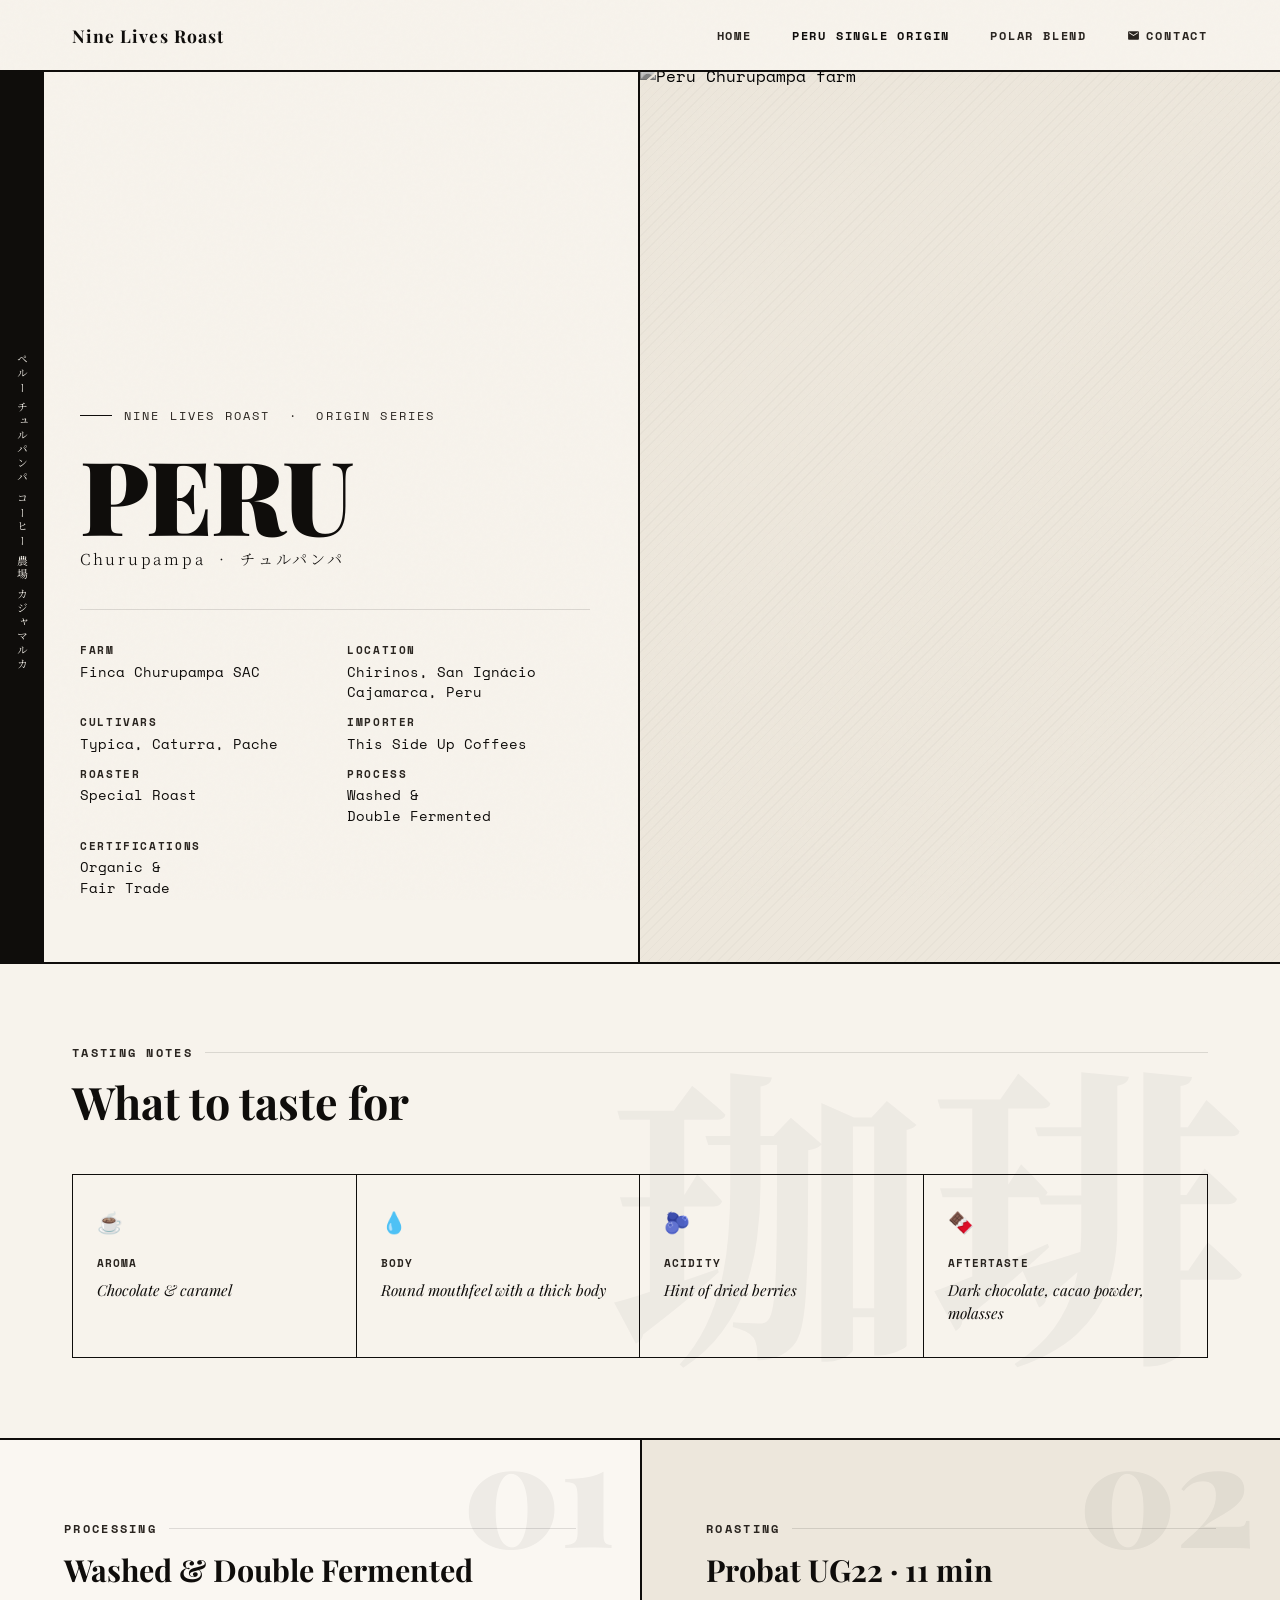
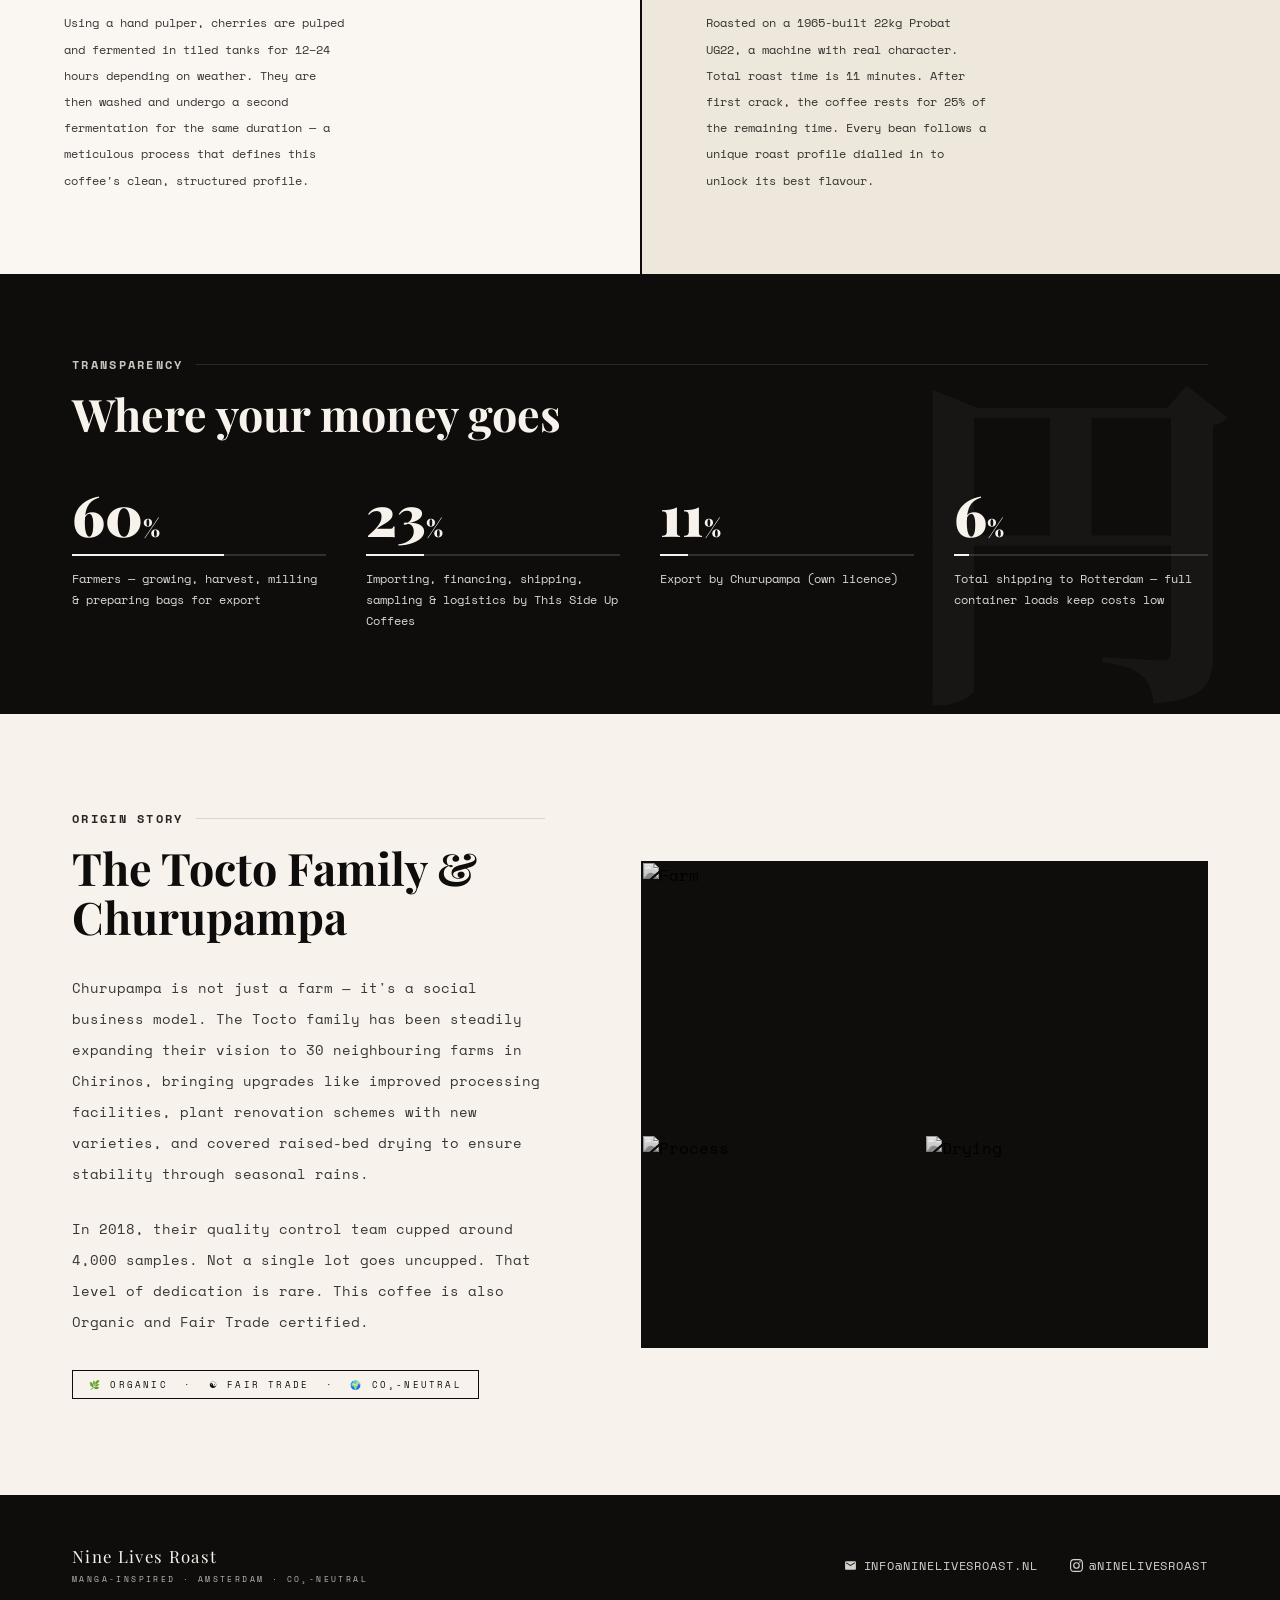
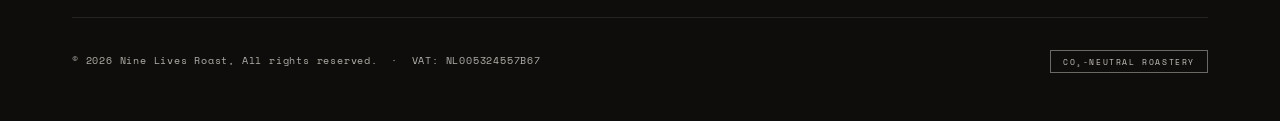
==== nlr-peru-passport.html @ 4fb57a5f "First resources and website pages" ====
<!DOCTYPE html>
<html lang="en">
<head>
  <meta charset="UTF-8" />
  <meta name="viewport" content="width=device-width, initial-scale=1.0" />
  <title>Nine Lives Roast — Peru Churupampa</title>
  <link href="https://fonts.googleapis.com/css2?family=Playfair+Display:ital,wght@0,700;0,900;1,700&family=Space+Mono:wght@400;700&family=Noto+Serif+JP:wght@300;400;700&display=swap" rel="stylesheet" />
  <style>
    :root {
      --ink:        #0f0d0b;
      --ink-mid:    #2a2520;
      --paper:      #f7f3ec;
      --paper-warm: #ede7dc;
      --panel-bg:   #faf7f2;
      --rule-lt:    rgba(15,13,11,.12);
      --muted:      rgba(15,13,11,.4);
    }

    *, *::before, *::after { box-sizing: border-box; margin: 0; padding: 0; }

    body {
      background: var(--paper);
      color: var(--ink);
      font-family: "Space Mono", monospace;
      overflow-x: hidden;
    }

    body::after {
      content: "";
      position: fixed; inset: 0; pointer-events: none; z-index: 9999;
      background-image: url("data:image/svg+xml,%3Csvg viewBox='0 0 300 300' xmlns='http://www.w3.org/2000/svg'%3E%3Cfilter id='n'%3E%3CfeTurbulence type='fractalNoise' baseFrequency='0.75' numOctaves='4' stitchTiles='stitch'/%3E%3C/filter%3E%3Crect width='100%25' height='100%25' filter='url(%23n)' opacity='0.04'/%3E%3C/svg%3E");
      opacity: .5; mix-blend-mode: multiply;
    }

    /* ══════════════════════════════════
       NAV
    ══════════════════════════════════ */
    nav {
      position: fixed; top: 0; left: 0; right: 0;
      z-index: 1000;
      background: var(--paper);
      border-bottom: 2px solid var(--ink);
      display: flex; align-items: center; justify-content: space-between;
      padding: 0 4.5rem;
      height: 4.5rem;
    }
    .nav-brand {
      font-family: "Playfair Display", serif;
      font-size: 1.1rem; font-weight: 700;
      letter-spacing: .06em; color: var(--ink);
      text-decoration: none;
    }
    .nav-links {
      display: flex; gap: 2.5rem; align-items: center;
    }
    .nav-link {
      font-size: .75rem; letter-spacing: .15em;
      text-transform: uppercase; color: var(--ink-mid);
      font-weight: 700;
      text-decoration: none;
      transition: color .2s;
      display: flex; align-items: center; gap: .4rem;
    }
    .nav-link:hover { color: var(--ink); }
    .nav-link.active { color: var(--ink); }
    .nav-link svg { width: 13px; height: 13px; fill: currentColor; }

    /* ══════════════════════════════════
       HERO
    ══════════════════════════════════ */
    .hero {
      margin-top: 4rem;
      position: relative;
      min-height: 100vh;
      display: grid;
      grid-template-columns: 1fr 1fr;
      overflow: hidden;
      border-bottom: 2px solid var(--ink);
    }

    .hero-left {
      position: relative;
      background: var(--paper);
      display: flex;
      flex-direction: column;
      justify-content: flex-end;
      padding: 4rem 3rem 4rem 5rem;
      z-index: 2;
      border-right: 2px solid var(--ink);
    }

    /* vertical JP strip */
    .jp-strip {
      position: absolute;
      top: 0; left: 0; bottom: 0;
      width: 2.75rem;
      background: var(--ink);
      display: flex;
      align-items: center;
      justify-content: center;
      writing-mode: vertical-rl;
      font-family: "Noto Serif JP", serif;
      font-size: .68rem;
      letter-spacing: .28em;
      color: var(--paper);
      z-index: 3;
    }

    .brand-tag {
      font-size: .75rem; letter-spacing: .18em;
      text-transform: uppercase;
      color: var(--ink-mid);
      display: flex; align-items: center; gap: .75rem;
      margin-bottom: 1.5rem;
    }
    .brand-tag::before {
      content: "";
      display: inline-block;
      width: 2rem; height: 1px;
      background: var(--ink);
    }

    .hero-country {
      font-family: "Playfair Display", serif;
      font-size: clamp(4rem, 8vw, 7rem);
      font-weight: 900;
      line-height: .9;
      letter-spacing: -.02em;
      color: var(--ink);
      margin-bottom: .5rem;
    }

    .hero-subtitle {
      font-family: "Noto Serif JP", serif;
      font-size: .95rem;
      font-weight: 300;
      color: var(--ink);
      letter-spacing: .18em;
      margin-bottom: 2.5rem;
    }

    .hero-meta-grid {
      display: grid;
      grid-template-columns: 1fr 1fr;
      gap: .75rem 1.5rem;
      border-top: 1px solid var(--rule-lt);
      padding-top: 2rem;
    }
    .meta-label {
      font-size: .68rem; letter-spacing: .15em; text-transform: uppercase; color: var(--ink-mid); font-weight: 700;
      margin-bottom: .2rem;
    }
    .meta-value {
      font-size: .88rem;
      color: var(--ink);
      line-height: 1.45;
    }

    /* hero right — photo panel */
    .hero-right {
      position: relative;
      overflow: hidden;
      background: var(--paper-warm);
    }
    .hero-right img {
      width: 100%; height: 100%;
      object-fit: cover;
      filter: grayscale(100%) contrast(1.2) brightness(.85);
      transition: transform 8s ease;
      display: block;
    }
    .hero-right:hover img { transform: scale(1.04); }
    .hero-right::after {
      content: "";
      position: absolute; inset: 0;
      background: repeating-linear-gradient(
        -45deg,
        transparent, transparent 6px,
        rgba(15,13,11,.025) 6px, rgba(15,13,11,.025) 7px
      );
      pointer-events: none;
    }

    /* ══════════════════════════════════
       SHARED
    ══════════════════════════════════ */
    .section-eyebrow {
      font-size: .72rem; letter-spacing: .2em; text-transform: uppercase; color: var(--ink-mid); font-weight: 700;
      margin-bottom: 1rem;
      display: flex; align-items: center; gap: .75rem;
    }
    .section-eyebrow::after {
      content: ""; flex: 1; height: 1px;
      background: var(--rule-lt);
    }
    .section-title {
      font-family: "Playfair Display", serif;
      font-size: clamp(1.8rem, 3.5vw, 3rem);
      font-weight: 700;
      color: var(--ink);
      margin-bottom: 3rem;
      line-height: 1.1;
    }

    /* ══════════════════════════════════
       TASTING
    ══════════════════════════════════ */
    .tasting-section {
      background: var(--paper);
      padding: 5rem 4.5rem;
      border-bottom: 2px solid var(--ink);
      position: relative; overflow: hidden;
    }
    .tasting-section::before {
      content: "珈琲";
      position: absolute; right: 2rem; top: 50%;
      transform: translateY(-50%);
      font-family: "Noto Serif JP", serif;
      font-size: 20rem; font-weight: 700;
      color: rgba(15,13,11,.04);
      pointer-events: none; line-height: 1;
    }
    .tasting-grid {
      display: grid;
      grid-template-columns: repeat(4, 1fr);
      border: 1.5px solid var(--ink);
    }
    .tasting-card {
      padding: 2rem 1.5rem;
      border-right: 1.5px solid var(--ink);
      transition: background .2s;
    }
    .tasting-card:last-child { border-right: none; }
    .tasting-card:hover { background: var(--paper-warm); }
    .tasting-icon { font-size: 1.3rem; margin-bottom: 1rem; display: block; }
    .tasting-attr {
      font-size: .7rem; letter-spacing: .1em; text-transform: uppercase; color: var(--ink-mid); margin-bottom: .5rem; font-weight: 700;
    }
    .tasting-desc {
      font-family: "Playfair Display", serif;
      font-style: italic; font-size: .95rem;
      color: var(--ink); line-height: 1.5;
    }

    /* ══════════════════════════════════
       PROCESS
    ══════════════════════════════════ */
    .process-section {
      display: grid;
      grid-template-columns: 1fr 1fr;
      border-bottom: 2px solid var(--ink);
    }
    .process-block {
      padding: 5rem 4rem;
      position: relative; overflow: hidden;
      background: var(--panel-bg);
    }
    .process-block.light { background: var(--paper-warm); }
    .process-block + .process-block { border-left: 2px solid var(--ink); }
    .process-num {
      font-family: "Playfair Display", serif;
      font-size: 9rem; font-weight: 900;
      color: rgba(15,13,11,.05);
      position: absolute; top: -1.5rem; right: 1.5rem;
      line-height: 1; pointer-events: none;
    }
    .process-block p {
      font-size: .78rem; line-height: 2.1;
      color: rgba(15,13,11,.82); max-width: 40ch;
    }

    /* ══════════════════════════════════
       BREAKDOWN — inverted panel
    ══════════════════════════════════ */
    .breakdown-section {
      background: var(--ink);
      padding: 5rem 4.5rem;
      border-bottom: 2px solid var(--ink);
      position: relative; overflow: hidden;
    }
    .breakdown-section::before {
      content: "円";
      position: absolute; right: 2rem; bottom: -4rem;
      font-family: "Noto Serif JP", serif;
      font-size: 22rem; font-weight: 700;
      color: rgba(247,243,236,.04); pointer-events: none;
    }
    .breakdown-section .section-eyebrow { color: rgba(247,243,236,.8); }
    .breakdown-section .section-eyebrow::after { background: rgba(247,243,236,.12); }
    .breakdown-section .section-title { color: var(--paper); }
    .bars-grid {
      display: grid;
      grid-template-columns: repeat(4, 1fr);
      gap: 2.5rem;
    }
    .bar-pct {
      font-family: "Playfair Display", serif;
      font-size: 3.5rem; font-weight: 900;
      color: var(--paper); line-height: 1; margin-bottom: .75rem;
    }
    .bar-pct span { font-size: 1.5rem; }
    .bar-fill-track {
      height: 2px; background: rgba(247,243,236,.15);
      margin-bottom: .75rem; position: relative;
    }
    .bar-fill { position: absolute; top: 0; left: 0; bottom: 0; background: var(--paper); }
    .bar-label { font-size: .78rem; line-height: 1.7; color: rgba(247,243,236,.88); }

    /* ══════════════════════════════════
       FARM
    ══════════════════════════════════ */
    .farm-section {
      background: var(--paper);
      padding: 6rem 4.5rem;
      display: grid;
      grid-template-columns: 1fr 1.2fr;
      gap: 6rem; align-items: center;
      border-bottom: 2px solid var(--ink);
    }
    .farm-section p { font-size: .88rem; line-height: 2.2; color: rgba(15,13,11,.82); }
    .farm-section p + p { margin-top: 1.5rem; }
    .farm-badge {
      display: inline-flex; gap: .5rem; align-items: center;
      border: 1.5px solid var(--ink);
      padding: .45rem 1rem;
      font-size: .55rem; letter-spacing: .25em;
      text-transform: uppercase; color: var(--ink); margin-top: 2rem;
    }
    .manga-grid {
      display: grid;
      grid-template-columns: 1fr 1fr;
      gap: 3px;
      border: 2px solid var(--ink);
      background: var(--ink);
    }
    .manga-grid img {
      width: 100%; height: 210px;
      object-fit: cover;
      filter: grayscale(100%) contrast(1.15) brightness(.9);
      display: block;
    }
    .manga-grid img:first-child { grid-column: span 2; height: 270px; }

    /* ══════════════════════════════════
       FOOTER
    ══════════════════════════════════ */
    footer {
      background: var(--ink);
      padding: 3rem 4.5rem;
    }
    .footer-top {
      display: flex;
      justify-content: space-between;
      align-items: center;
      padding-bottom: 2rem;
      border-bottom: 1px solid rgba(247,243,236,.1);
      margin-bottom: 2rem;
    }
    .footer-brand {
      font-family: "Playfair Display", serif;
      font-size: 1.05rem;
      letter-spacing: .08em;
      color: var(--paper);
    }
    .footer-sub {
      font-size: .5rem; letter-spacing: .3em;
      text-transform: uppercase;
      color: rgba(247,243,236,.75); margin-top: .35rem;
    }
    .footer-links {
      display: flex; gap: 2rem; align-items: center;
    }
    .footer-link {
      font-size: .72rem; letter-spacing: .08em;
      color: rgba(247,243,236,.85);
      text-decoration: none;
      display: flex; align-items: center; gap: .4rem;
      transition: color .2s;
      text-transform: uppercase;
    }
    .footer-link:hover { color: var(--paper); }
    .footer-link svg { width: 13px; height: 13px; fill: currentColor; flex-shrink: 0; }
    .footer-bottom {
      display: flex;
      justify-content: space-between;
      align-items: center;
    }
    .footer-legal {
      font-size: .5rem; letter-spacing: .08em;
      color: rgba(247,243,236,.7); line-height: 1.9; font-size: .62rem;
    }
    .co2-badge {
      font-size: .5rem; letter-spacing: .2em;
      text-transform: uppercase;
      color: rgba(247,243,236,.8);
      border: 1px solid rgba(247,243,236,.4);
      padding: .3rem .75rem;
    }

    /* ══════════════════════════════════
       RESPONSIVE
    ══════════════════════════════════ */
    @media (max-width: 900px) {
      nav { padding: 0 1.5rem; }
      .nav-links { gap: 1rem; }
      .hero { grid-template-columns: 1fr; min-height: auto; }
      .hero-right { height: 55vw; }
      .hero-left { padding: 3rem 2rem 3rem 4rem; border-right: none; border-bottom: 2px solid var(--ink); }
      .stamp { top: 1.5rem; right: 1.5rem; width: 100px; }
      .jp-strip { width: 2.25rem; font-size: .6rem; }
      .tasting-grid { grid-template-columns: 1fr 1fr; }
      .tasting-card { border-bottom: 1.5px solid var(--ink); }
      .tasting-card:nth-child(2) { border-right: none; }
      .process-section { grid-template-columns: 1fr; }
      .process-block + .process-block { border-left: none; border-top: 2px solid var(--ink); }
      .bars-grid { grid-template-columns: 1fr 1fr; }
      .farm-section { grid-template-columns: 1fr; gap: 3rem; padding: 4rem 2rem; }
      .tasting-section, .breakdown-section { padding: 4rem 2rem; }
      .footer-top { flex-direction: column; gap: 1.5rem; text-align: center; }
      .footer-bottom { flex-direction: column; gap: 1rem; text-align: center; }
    }

    /* ══════════════════════════════════
       ANIMATIONS
    ══════════════════════════════════ */
    @keyframes fadeUp {
      from { opacity: 0; transform: translateY(20px); }
      to   { opacity: 1; transform: translateY(0); }
    }
    .hero-left > * { animation: fadeUp .7s ease both; }
    .hero-left > *:nth-child(1) { animation-delay: .05s; }
    .hero-left > *:nth-child(2) { animation-delay: .15s; }
    .hero-left > *:nth-child(3) { animation-delay: .28s; }
    .hero-left > *:nth-child(4) { animation-delay: .4s; }
    .hero-left > *:nth-child(5) { animation-delay: .55s; }
  </style>
</head>
<body>

<!-- ═══ NAV ═════════════════════════════════════════════ -->
<nav>
  <a href="index.html" class="nav-brand">Nine Lives Roast</a>
  <div class="nav-links">
    <a href="index.html" class="nav-link">Home</a>
    <a href="nlr-peru-passport.html" class="nav-link active">Peru Single Origin</a>
    <a href="nlr-polar-blend.html" class="nav-link">Polar Blend</a>
    <a href="index.html#contact" class="nav-link">
      <svg viewBox="0 0 24 24"><path d="M20 4H4c-1.1 0-2 .9-2 2v12c0 1.1.9 2 2 2h16c1.1 0 2-.9 2-2V6c0-1.1-.9-2-2-2zm0 4l-8 5-8-5V6l8 5 8-5v2z"/></svg>
      Contact
    </a>
  </div>
</nav>

<!-- ═══ HERO ═══════════════════════════════════════════ -->
<section class="hero">
  <div class="jp-strip">ペルー チュルパンパ コーヒー 農場 カジャマルカ</div>

  <div class="hero-left">
    <div class="brand-tag">Nine Lives Roast &nbsp;·&nbsp; Origin Series</div>
    <h1 class="hero-country">PERU</h1>
    <p class="hero-subtitle">Churupampa &nbsp;·&nbsp; チュルパンパ</p>

    <div class="hero-meta-grid">
      <div class="meta-item">
        <div class="meta-label">Farm</div>
        <div class="meta-value">Finca Churupampa SAC</div>
      </div>
      <div class="meta-item">
        <div class="meta-label">Location</div>
        <div class="meta-value">Chirinos, San Ignácio<br>Cajamarca, Peru</div>
      </div>
      <div class="meta-item">
        <div class="meta-label">Cultivars</div>
        <div class="meta-value">Typica, Caturra, Pache</div>
      </div>
      <div class="meta-item">
        <div class="meta-label">Importer</div>
        <div class="meta-value">This Side Up Coffees</div>
      </div>
      <div class="meta-item">
        <div class="meta-label">Roaster</div>
        <div class="meta-value">Special Roast</div>
      </div>
      <div class="meta-item">
        <div class="meta-label">Process</div>
        <div class="meta-value">Washed &amp;<br>Double Fermented</div>
      </div>
      <div class="meta-item">
        <div class="meta-label">Certifications</div>
        <div class="meta-value">Organic &amp;<br>Fair Trade</div>
      </div>
    </div>
  </div>

  <div class="hero-right">
    <img src="https://images.squarespace-cdn.com/content/v1/61a8c10142c923225c2ae43c/aae36c99-39d9-46a8-950d-e29ae8aa7ee3/Peru.jpeg" alt="Peru Churupampa farm" />
  </div>
</section>

<!-- ═══ TASTING ═══════════════════════════════════════ -->
<section class="tasting-section">
  <div class="section-eyebrow">Tasting Notes</div>
  <h2 class="section-title">What to taste for</h2>
  <div class="tasting-grid">
    <div class="tasting-card">
      <span class="tasting-icon">☕</span>
      <div class="tasting-attr">Aroma</div>
      <div class="tasting-desc">Chocolate &amp; caramel</div>
    </div>
    <div class="tasting-card">
      <span class="tasting-icon">💧</span>
      <div class="tasting-attr">Body</div>
      <div class="tasting-desc">Round mouthfeel with a thick body</div>
    </div>
    <div class="tasting-card">
      <span class="tasting-icon">🫐</span>
      <div class="tasting-attr">Acidity</div>
      <div class="tasting-desc">Hint of dried berries</div>
    </div>
    <div class="tasting-card">
      <span class="tasting-icon">🍫</span>
      <div class="tasting-attr">Aftertaste</div>
      <div class="tasting-desc">Dark chocolate, cacao powder, molasses</div>
    </div>
  </div>
</section>

<!-- ═══ PROCESS + ROAST ═══════════════════════════════ -->
<section class="process-section">
  <div class="process-block">
    <div class="process-num">01</div>
    <div class="section-eyebrow">Processing</div>
    <h2 class="section-title" style="font-size:1.9rem; margin-bottom:1.5rem;">Washed &amp; Double Fermented</h2>
    <p>Using a hand pulper, cherries are pulped and fermented in tiled tanks for 12–24 hours depending on weather. They are then washed and undergo a second fermentation for the same duration — a meticulous process that defines this coffee's clean, structured profile.</p>
  </div>
  <div class="process-block light">
    <div class="process-num">02</div>
    <div class="section-eyebrow">Roasting</div>
    <h2 class="section-title" style="font-size:1.9rem; margin-bottom:1.5rem;">Probat UG22 · 11 min</h2>
    <p>Roasted on a 1965-built 22kg Probat UG22, a machine with real character. Total roast time is 11 minutes. After first crack, the coffee rests for 25% of the remaining time. Every bean follows a unique roast profile dialled in to unlock its best flavour.</p>
  </div>
</section>

<!-- ═══ PRICE BREAKDOWN ═══════════════════════════════ -->
<section class="breakdown-section">
  <div class="section-eyebrow">Transparency</div>
  <h2 class="section-title">Where your money goes</h2>
  <div class="bars-grid">
    <div class="bar-item">
      <div class="bar-pct">60<span>%</span></div>
      <div class="bar-fill-track"><div class="bar-fill" style="width:60%"></div></div>
      <div class="bar-label">Farmers — growing, harvest, milling &amp; preparing bags for export</div>
    </div>
    <div class="bar-item">
      <div class="bar-pct">23<span>%</span></div>
      <div class="bar-fill-track"><div class="bar-fill" style="width:23%"></div></div>
      <div class="bar-label">Importing, financing, shipping, sampling &amp; logistics by This Side Up Coffees</div>
    </div>
    <div class="bar-item">
      <div class="bar-pct">11<span>%</span></div>
      <div class="bar-fill-track"><div class="bar-fill" style="width:11%"></div></div>
      <div class="bar-label">Export by Churupampa (own licence)</div>
    </div>
    <div class="bar-item">
      <div class="bar-pct">6<span>%</span></div>
      <div class="bar-fill-track"><div class="bar-fill" style="width:6%"></div></div>
      <div class="bar-label">Total shipping to Rotterdam — full container loads keep costs low</div>
    </div>
  </div>
</section>

<!-- ═══ FARM STORY ════════════════════════════════════ -->
<section class="farm-section">
  <div>
    <div class="section-eyebrow">Origin Story</div>
    <h2 class="section-title" style="margin-bottom:2rem;">The Tocto Family &amp; Churupampa</h2>
    <p>Churupampa is not just a farm — it's a social business model. The Tocto family has been steadily expanding their vision to 30 neighbouring farms in Chirinos, bringing upgrades like improved processing facilities, plant renovation schemes with new varieties, and covered raised-bed drying to ensure stability through seasonal rains.</p>
    <p>In 2018, their quality control team cupped around 4,000 samples. Not a single lot goes uncupped. That level of dedication is rare. This coffee is also Organic and Fair Trade certified.</p>
    <div class="farm-badge">🌿 Organic &nbsp;·&nbsp; ☯ Fair Trade &nbsp;·&nbsp; 🌍 CO₂-Neutral</div>
  </div>
  <div class="manga-grid">
    <img src="https://images.squarespace-cdn.com/content/v1/61a8c10142c923225c2ae43c/efd193ac-d873-4aad-aab2-38635723e8b5/WhatsApp%2BImage%2B2018-02-24%2Bat%2B22.19.02.jpeg" alt="Farm" />
    <img src="https://images.squarespace-cdn.com/content/v1/61a8c10142c923225c2ae43c/bb490073-dbb1-40b5-9c37-471763de2276/Schermafbeelding%2B2022-03-04%2Bom%2B16.52.00.png" alt="Process" />
    <img src="https://images.squarespace-cdn.com/content/v1/61a8c10142c923225c2ae43c/c53258c0-0b11-4c5d-b7e3-786b24f6cf27/WhatsApp%2BImage%2B2018-02-24%2Bat%2B22.19.05.jpeg" alt="Drying" />
  </div>
</section>

<!-- ═══ FOOTER ═══════════════════════════════════════ -->
<footer>
  <div class="footer-top">
    <div><div class="footer-brand">Nine Lives Roast</div>
        <div class="footer-sub">Manga-inspired · Amsterdam · CO₂-neutral</div></div>
    <div class="footer-links">
      <a href="mailto:info@ninelivesroast.nl" class="footer-link">
        <svg viewBox="0 0 24 24" xmlns="http://www.w3.org/2000/svg"><path d="M20 4H4c-1.1 0-2 .9-2 2v12c0 1.1.9 2 2 2h16c1.1 0 2-.9 2-2V6c0-1.1-.9-2-2-2zm0 4l-8 5-8-5V6l8 5 8-5v2z"/></svg>
        info@ninelivesroast.nl
      </a>
      <a href="https://www.instagram.com/ninelivesroast?igsh=Mm9xYnh0NXYxbWMx" target="_blank" rel="noopener" class="footer-link">
        <svg viewBox="0 0 24 24" xmlns="http://www.w3.org/2000/svg"><path d="M12 2.163c3.204 0 3.584.012 4.85.07 3.252.148 4.771 1.691 4.919 4.919.058 1.265.069 1.645.069 4.849 0 3.205-.012 3.584-.069 4.849-.149 3.225-1.664 4.771-4.919 4.919-1.266.058-1.644.07-4.85.07-3.204 0-3.584-.012-4.849-.07-3.26-.149-4.771-1.699-4.919-4.92-.058-1.265-.07-1.644-.07-4.849 0-3.204.013-3.583.07-4.849.149-3.227 1.664-4.771 4.919-4.919 1.266-.057 1.645-.069 4.849-.069zM12 0C8.741 0 8.333.014 7.053.072 2.695.272.273 2.69.073 7.052.014 8.333 0 8.741 0 12c0 3.259.014 3.668.072 4.948.2 4.358 2.618 6.78 6.98 6.98C8.333 23.986 8.741 24 12 24c3.259 0 3.668-.014 4.948-.072 4.354-.2 6.782-2.618 6.979-6.98.059-1.28.073-1.689.073-4.948 0-3.259-.014-3.667-.072-4.947-.196-4.354-2.617-6.78-6.979-6.98C15.668.014 15.259 0 12 0zm0 5.838a6.162 6.162 0 100 12.324 6.162 6.162 0 000-12.324zM12 16a4 4 0 110-8 4 4 0 010 8zm6.406-11.845a1.44 1.44 0 100 2.881 1.44 1.44 0 000-2.881z"/></svg>
        @ninelivesroast
      </a>
    </div>
  </div>
  <div class="footer-bottom">
    <div class="footer-legal">
      © 2026 Nine Lives Roast, All rights reserved. &nbsp;·&nbsp; VAT: NL005324557B67
    </div>
    <div class="co2-badge">CO₂-neutral roastery</div>
  </div>
</footer>

</body>
</html>
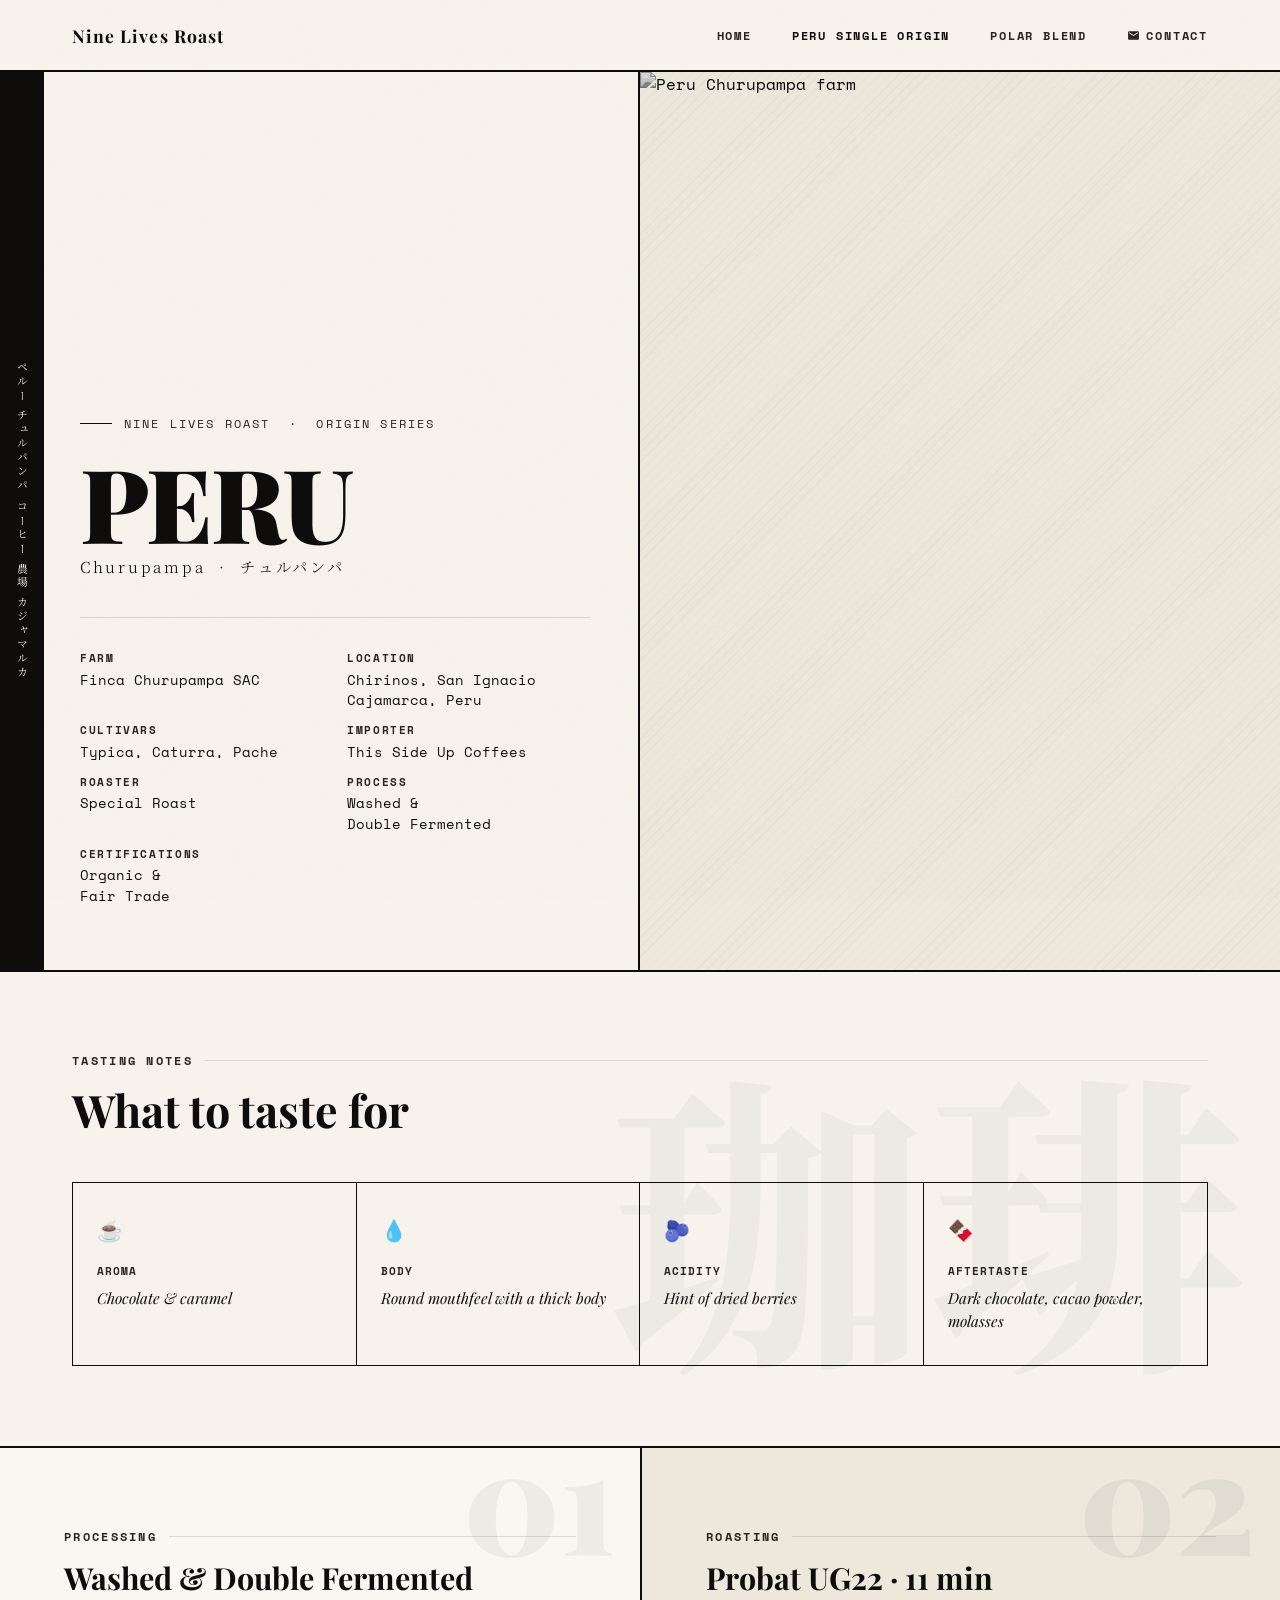
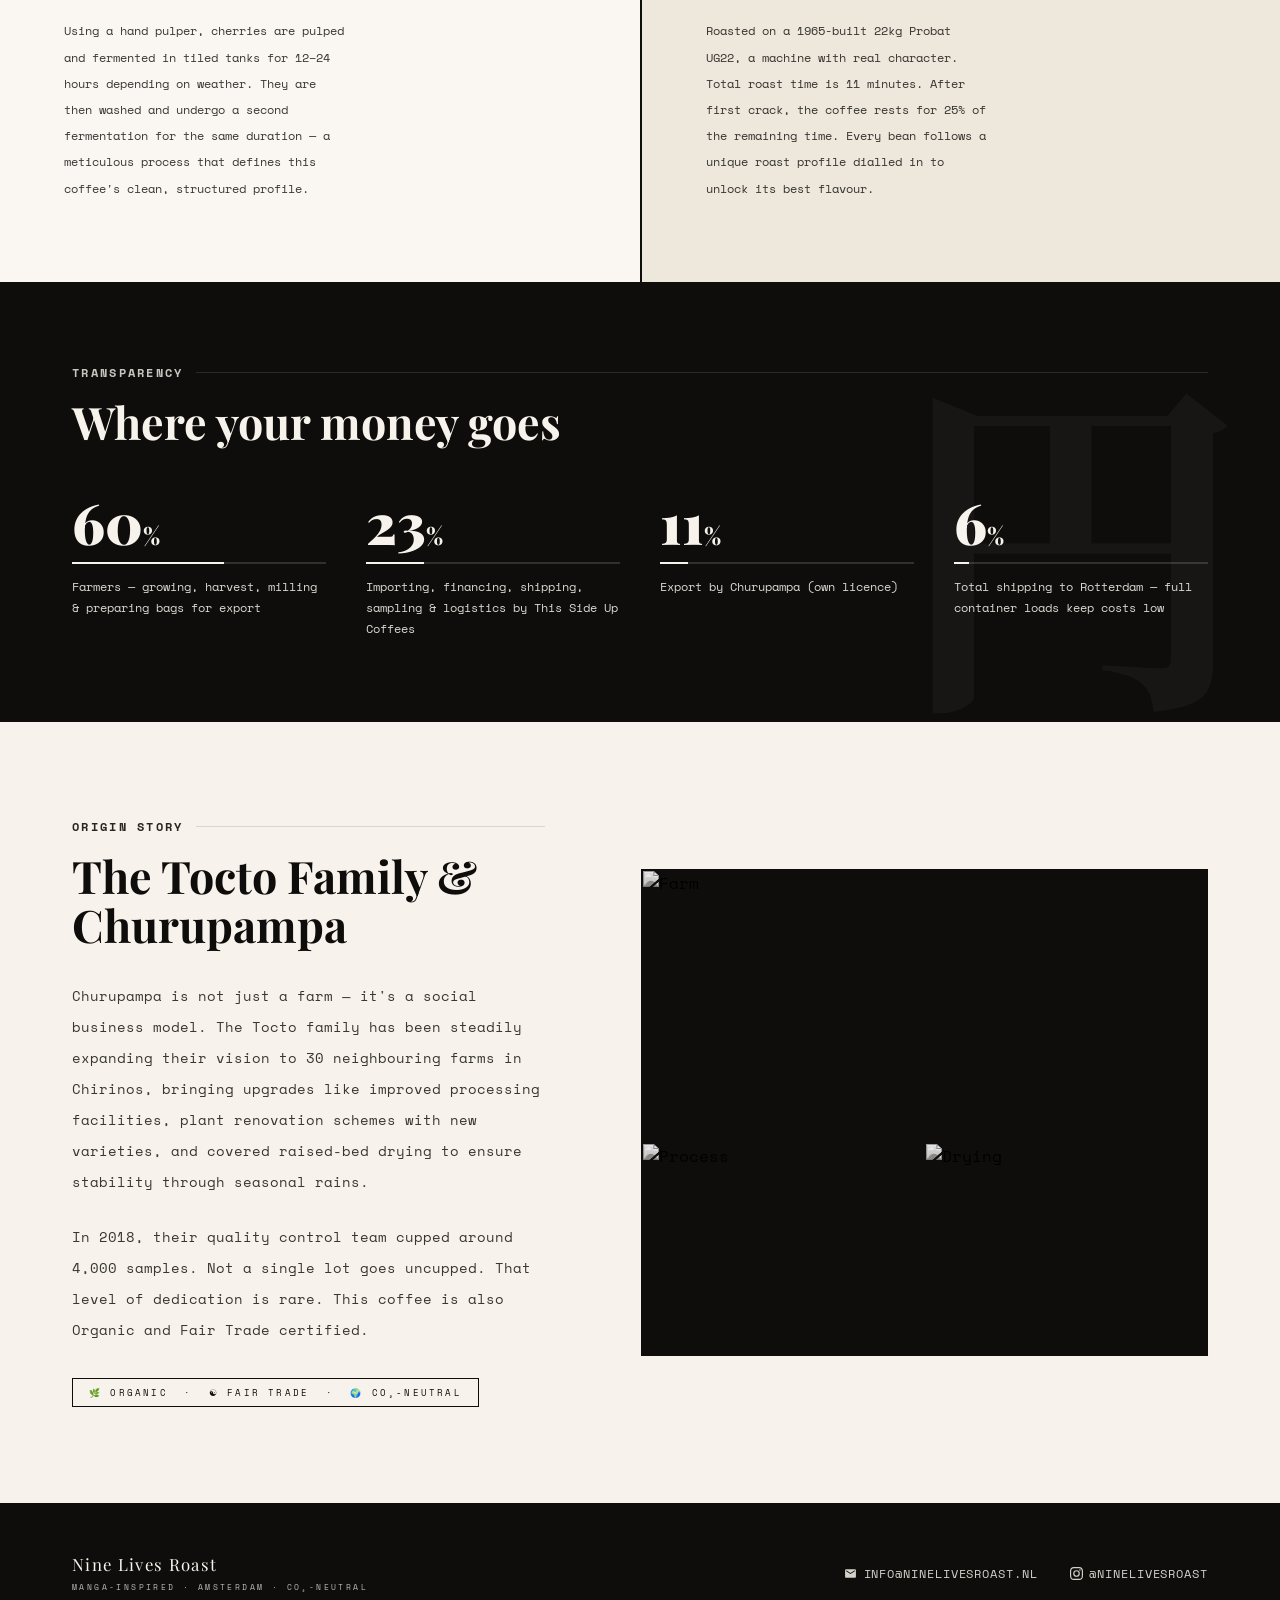
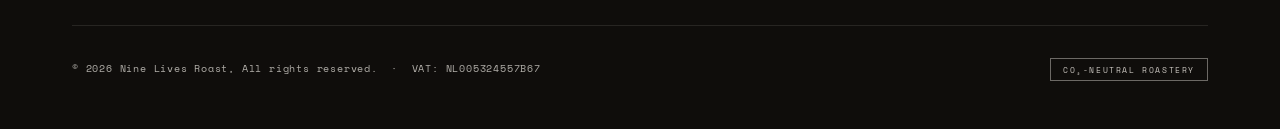
==== commit 0f4f30f8: "Refactor shared CSS/JS and fix layout, a11y and perf bugs Refactor - Extract styles duplicated acros" ====
--- a/nlr-peru-passport.html
+++ b/nlr-peru-passport.html
@@ -4,164 +4,20 @@
   <meta charset="UTF-8" />
   <meta name="viewport" content="width=device-width, initial-scale=1.0" />
   <title>Nine Lives Roast — Peru Churupampa</title>
+  <meta name="description" content="Peru Churupampa single origin: a medium roast from Cajamarca with dark chocolate, cacao and dried berries. Origin story, process and price breakdown." />
+  <meta property="og:type" content="website" />
+  <meta property="og:title" content="Nine Lives Roast — Peru Churupampa" />
+  <meta property="og:description" content="Peru Churupampa single origin: a medium roast from Cajamarca with dark chocolate, cacao and dried berries. Origin story, process and price breakdown." />
+  <meta property="og:url" content="https://ninelivesroast.nl/nlr-peru-passport.html" />
+  <meta property="og:image" content="https://ninelivesroast.nl/peru_bag.jpeg" />
+  <link rel="canonical" href="https://ninelivesroast.nl/nlr-peru-passport.html" />
+  <link rel="preconnect" href="https://fonts.googleapis.com" />
+  <link rel="preconnect" href="https://fonts.gstatic.com" crossorigin />
   <link href="https://fonts.googleapis.com/css2?family=Playfair+Display:ital,wght@0,700;0,900;1,700&family=Space+Mono:wght@400;700&family=Noto+Serif+JP:wght@300;400;700&display=swap" rel="stylesheet" />
+  <link rel="stylesheet" href="site.css" />
+  <link rel="stylesheet" href="product.css" />
   <style>
-    :root {
-      --ink:        #0f0d0b;
-      --ink-mid:    #2a2520;
-      --paper:      #f7f3ec;
-      --paper-warm: #ede7dc;
-      --panel-bg:   #faf7f2;
-      --rule-lt:    rgba(15,13,11,.12);
-      --muted:      rgba(15,13,11,.4);
-    }
-
-    *, *::before, *::after { box-sizing: border-box; margin: 0; padding: 0; }
-
-    body {
-      background: var(--paper);
-      color: var(--ink);
-      font-family: "Space Mono", monospace;
-      overflow-x: hidden;
-    }
-
-    body::after {
-      content: "";
-      position: fixed; inset: 0; pointer-events: none; z-index: 9999;
-      background-image: url("data:image/svg+xml,%3Csvg viewBox='0 0 300 300' xmlns='http://www.w3.org/2000/svg'%3E%3Cfilter id='n'%3E%3CfeTurbulence type='fractalNoise' baseFrequency='0.75' numOctaves='4' stitchTiles='stitch'/%3E%3C/filter%3E%3Crect width='100%25' height='100%25' filter='url(%23n)' opacity='0.04'/%3E%3C/svg%3E");
-      opacity: .5; mix-blend-mode: multiply;
-    }
-
-    /* ══════════════════════════════════
-       NAV
-    ══════════════════════════════════ */
-    nav {
-      position: fixed; top: 0; left: 0; right: 0;
-      z-index: 1000;
-      background: var(--paper);
-      border-bottom: 2px solid var(--ink);
-      display: flex; align-items: center; justify-content: space-between;
-      padding: 0 4.5rem;
-      height: 4.5rem;
-    }
-    .nav-brand {
-      font-family: "Playfair Display", serif;
-      font-size: 1.1rem; font-weight: 700;
-      letter-spacing: .06em; color: var(--ink);
-      text-decoration: none;
-    }
-    .nav-links {
-      display: flex; gap: 2.5rem; align-items: center;
-    }
-    .nav-link {
-      font-size: .75rem; letter-spacing: .15em;
-      text-transform: uppercase; color: var(--ink-mid);
-      font-weight: 700;
-      text-decoration: none;
-      transition: color .2s;
-      display: flex; align-items: center; gap: .4rem;
-    }
-    .nav-link:hover { color: var(--ink); }
-    .nav-link.active { color: var(--ink); }
-    .nav-link svg { width: 13px; height: 13px; fill: currentColor; }
-
-    /* ══════════════════════════════════
-       HERO
-    ══════════════════════════════════ */
-    .hero {
-      margin-top: 4rem;
-      position: relative;
-      min-height: 100vh;
-      display: grid;
-      grid-template-columns: 1fr 1fr;
-      overflow: hidden;
-      border-bottom: 2px solid var(--ink);
-    }
-
-    .hero-left {
-      position: relative;
-      background: var(--paper);
-      display: flex;
-      flex-direction: column;
-      justify-content: flex-end;
-      padding: 4rem 3rem 4rem 5rem;
-      z-index: 2;
-      border-right: 2px solid var(--ink);
-    }
-
-    /* vertical JP strip */
-    .jp-strip {
-      position: absolute;
-      top: 0; left: 0; bottom: 0;
-      width: 2.75rem;
-      background: var(--ink);
-      display: flex;
-      align-items: center;
-      justify-content: center;
-      writing-mode: vertical-rl;
-      font-family: "Noto Serif JP", serif;
-      font-size: .68rem;
-      letter-spacing: .28em;
-      color: var(--paper);
-      z-index: 3;
-    }
-
-    .brand-tag {
-      font-size: .75rem; letter-spacing: .18em;
-      text-transform: uppercase;
-      color: var(--ink-mid);
-      display: flex; align-items: center; gap: .75rem;
-      margin-bottom: 1.5rem;
-    }
-    .brand-tag::before {
-      content: "";
-      display: inline-block;
-      width: 2rem; height: 1px;
-      background: var(--ink);
-    }
-
-    .hero-country {
-      font-family: "Playfair Display", serif;
-      font-size: clamp(4rem, 8vw, 7rem);
-      font-weight: 900;
-      line-height: .9;
-      letter-spacing: -.02em;
-      color: var(--ink);
-      margin-bottom: .5rem;
-    }
-
-    .hero-subtitle {
-      font-family: "Noto Serif JP", serif;
-      font-size: .95rem;
-      font-weight: 300;
-      color: var(--ink);
-      letter-spacing: .18em;
-      margin-bottom: 2.5rem;
-    }
-
-    .hero-meta-grid {
-      display: grid;
-      grid-template-columns: 1fr 1fr;
-      gap: .75rem 1.5rem;
-      border-top: 1px solid var(--rule-lt);
-      padding-top: 2rem;
-    }
-    .meta-label {
-      font-size: .68rem; letter-spacing: .15em; text-transform: uppercase; color: var(--ink-mid); font-weight: 700;
-      margin-bottom: .2rem;
-    }
-    .meta-value {
-      font-size: .88rem;
-      color: var(--ink);
-      line-height: 1.45;
-    }
-
-    /* hero right — photo panel */
-    .hero-right {
-      position: relative;
-      overflow: hidden;
-      background: var(--paper-warm);
-    }
+    /* Peru page only — shared rules live in site.css + product.css */
     .hero-right img {
       width: 100%; height: 100%;
       object-fit: cover;
@@ -170,269 +26,23 @@
       display: block;
     }
     .hero-right:hover img { transform: scale(1.04); }
-    .hero-right::after {
-      content: "";
-      position: absolute; inset: 0;
-      background: repeating-linear-gradient(
-        -45deg,
-        transparent, transparent 6px,
-        rgba(15,13,11,.025) 6px, rgba(15,13,11,.025) 7px
-      );
-      pointer-events: none;
+
+    .process-section { grid-template-columns: 1fr 1fr; }
+    .process-block { padding: 5rem 4rem; }
+    .process-block + .process-block { border-left: 2px solid var(--ink); }
+
+    .farm-section { align-items: center; }
+    .manga-grid img { height: 210px; }
+    .manga-grid img:first-child { grid-column: span 2; height: 270px; }
+
+    @media (max-width: 900px) {
+      .hero-right { height: 65vw; }
+      .process-section { grid-template-columns: 1fr; }
+      .process-block { padding: 3rem 1.25rem; }
+      .process-block + .process-block { border-left: none; border-top: 2px solid var(--ink); }
+      .manga-grid img { height: 160px; }
+      .manga-grid img:first-child { height: 200px; }
     }
-
-    /* ══════════════════════════════════
-       SHARED
-    ══════════════════════════════════ */
-    .section-eyebrow {
-      font-size: .72rem; letter-spacing: .2em; text-transform: uppercase; color: var(--ink-mid); font-weight: 700;
-      margin-bottom: 1rem;
-      display: flex; align-items: center; gap: .75rem;
-    }
-    .section-eyebrow::after {
-      content: ""; flex: 1; height: 1px;
-      background: var(--rule-lt);
-    }
-    .section-title {
-      font-family: "Playfair Display", serif;
-      font-size: clamp(1.8rem, 3.5vw, 3rem);
-      font-weight: 700;
-      color: var(--ink);
-      margin-bottom: 3rem;
-      line-height: 1.1;
-    }
-
-    /* ══════════════════════════════════
-       TASTING
-    ══════════════════════════════════ */
-    .tasting-section {
-      background: var(--paper);
-      padding: 5rem 4.5rem;
-      border-bottom: 2px solid var(--ink);
-      position: relative; overflow: hidden;
-    }
-    .tasting-section::before {
-      content: "珈琲";
-      position: absolute; right: 2rem; top: 50%;
-      transform: translateY(-50%);
-      font-family: "Noto Serif JP", serif;
-      font-size: 20rem; font-weight: 700;
-      color: rgba(15,13,11,.04);
-      pointer-events: none; line-height: 1;
-    }
-    .tasting-grid {
-      display: grid;
-      grid-template-columns: repeat(4, 1fr);
-      border: 1.5px solid var(--ink);
-    }
-    .tasting-card {
-      padding: 2rem 1.5rem;
-      border-right: 1.5px solid var(--ink);
-      transition: background .2s;
-    }
-    .tasting-card:last-child { border-right: none; }
-    .tasting-card:hover { background: var(--paper-warm); }
-    .tasting-icon { font-size: 1.3rem; margin-bottom: 1rem; display: block; }
-    .tasting-attr {
-      font-size: .7rem; letter-spacing: .1em; text-transform: uppercase; color: var(--ink-mid); margin-bottom: .5rem; font-weight: 700;
-    }
-    .tasting-desc {
-      font-family: "Playfair Display", serif;
-      font-style: italic; font-size: .95rem;
-      color: var(--ink); line-height: 1.5;
-    }
-
-    /* ══════════════════════════════════
-       PROCESS
-    ══════════════════════════════════ */
-    .process-section {
-      display: grid;
-      grid-template-columns: 1fr 1fr;
-      border-bottom: 2px solid var(--ink);
-    }
-    .process-block {
-      padding: 5rem 4rem;
-      position: relative; overflow: hidden;
-      background: var(--panel-bg);
-    }
-    .process-block.light { background: var(--paper-warm); }
-    .process-block + .process-block { border-left: 2px solid var(--ink); }
-    .process-num {
-      font-family: "Playfair Display", serif;
-      font-size: 9rem; font-weight: 900;
-      color: rgba(15,13,11,.05);
-      position: absolute; top: -1.5rem; right: 1.5rem;
-      line-height: 1; pointer-events: none;
-    }
-    .process-block p {
-      font-size: .78rem; line-height: 2.1;
-      color: rgba(15,13,11,.82); max-width: 40ch;
-    }
-
-    /* ══════════════════════════════════
-       BREAKDOWN — inverted panel
-    ══════════════════════════════════ */
-    .breakdown-section {
-      background: var(--ink);
-      padding: 5rem 4.5rem;
-      border-bottom: 2px solid var(--ink);
-      position: relative; overflow: hidden;
-    }
-    .breakdown-section::before {
-      content: "円";
-      position: absolute; right: 2rem; bottom: -4rem;
-      font-family: "Noto Serif JP", serif;
-      font-size: 22rem; font-weight: 700;
-      color: rgba(247,243,236,.04); pointer-events: none;
-    }
-    .breakdown-section .section-eyebrow { color: rgba(247,243,236,.8); }
-    .breakdown-section .section-eyebrow::after { background: rgba(247,243,236,.12); }
-    .breakdown-section .section-title { color: var(--paper); }
-    .bars-grid {
-      display: grid;
-      grid-template-columns: repeat(4, 1fr);
-      gap: 2.5rem;
-    }
-    .bar-pct {
-      font-family: "Playfair Display", serif;
-      font-size: 3.5rem; font-weight: 900;
-      color: var(--paper); line-height: 1; margin-bottom: .75rem;
-    }
-    .bar-pct span { font-size: 1.5rem; }
-    .bar-fill-track {
-      height: 2px; background: rgba(247,243,236,.15);
-      margin-bottom: .75rem; position: relative;
-    }
-    .bar-fill { position: absolute; top: 0; left: 0; bottom: 0; background: var(--paper); }
-    .bar-label { font-size: .78rem; line-height: 1.7; color: rgba(247,243,236,.88); }
-
-    /* ══════════════════════════════════
-       FARM
-    ══════════════════════════════════ */
-    .farm-section {
-      background: var(--paper);
-      padding: 6rem 4.5rem;
-      display: grid;
-      grid-template-columns: 1fr 1.2fr;
-      gap: 6rem; align-items: center;
-      border-bottom: 2px solid var(--ink);
-    }
-    .farm-section p { font-size: .88rem; line-height: 2.2; color: rgba(15,13,11,.82); }
-    .farm-section p + p { margin-top: 1.5rem; }
-    .farm-badge {
-      display: inline-flex; gap: .5rem; align-items: center;
-      border: 1.5px solid var(--ink);
-      padding: .45rem 1rem;
-      font-size: .55rem; letter-spacing: .25em;
-      text-transform: uppercase; color: var(--ink); margin-top: 2rem;
-    }
-    .manga-grid {
-      display: grid;
-      grid-template-columns: 1fr 1fr;
-      gap: 3px;
-      border: 2px solid var(--ink);
-      background: var(--ink);
-    }
-    .manga-grid img {
-      width: 100%; height: 210px;
-      object-fit: cover;
-      filter: grayscale(100%) contrast(1.15) brightness(.9);
-      display: block;
-    }
-    .manga-grid img:first-child { grid-column: span 2; height: 270px; }
-
-    /* ══════════════════════════════════
-       FOOTER
-    ══════════════════════════════════ */
-    footer {
-      background: var(--ink);
-      padding: 3rem 4.5rem;
-    }
-    .footer-top {
-      display: flex;
-      justify-content: space-between;
-      align-items: center;
-      padding-bottom: 2rem;
-      border-bottom: 1px solid rgba(247,243,236,.1);
-      margin-bottom: 2rem;
-    }
-    .footer-brand {
-      font-family: "Playfair Display", serif;
-      font-size: 1.05rem;
-      letter-spacing: .08em;
-      color: var(--paper);
-    }
-    .footer-sub {
-      font-size: .5rem; letter-spacing: .3em;
-      text-transform: uppercase;
-      color: rgba(247,243,236,.75); margin-top: .35rem;
-    }
-    .footer-links {
-      display: flex; gap: 2rem; align-items: center;
-    }
-    .footer-link {
-      font-size: .72rem; letter-spacing: .08em;
-      color: rgba(247,243,236,.85);
-      text-decoration: none;
-      display: flex; align-items: center; gap: .4rem;
-      transition: color .2s;
-      text-transform: uppercase;
-    }
-    .footer-link:hover { color: var(--paper); }
-    .footer-link svg { width: 13px; height: 13px; fill: currentColor; flex-shrink: 0; }
-    .footer-bottom {
-      display: flex;
-      justify-content: space-between;
-      align-items: center;
-    }
-    .footer-legal {
-      font-size: .5rem; letter-spacing: .08em;
-      color: rgba(247,243,236,.7); line-height: 1.9; font-size: .62rem;
-    }
-    .co2-badge {
-      font-size: .5rem; letter-spacing: .2em;
-      text-transform: uppercase;
-      color: rgba(247,243,236,.8);
-      border: 1px solid rgba(247,243,236,.4);
-      padding: .3rem .75rem;
-    }
-
-    /* ══════════════════════════════════
-       RESPONSIVE
-    ══════════════════════════════════ */
-    @media (max-width: 900px) {
-      nav { padding: 0 1.5rem; }
-      .nav-links { gap: 1rem; }
-      .hero { grid-template-columns: 1fr; min-height: auto; }
-      .hero-right { height: 55vw; }
-      .hero-left { padding: 3rem 2rem 3rem 4rem; border-right: none; border-bottom: 2px solid var(--ink); }
-      .stamp { top: 1.5rem; right: 1.5rem; width: 100px; }
-      .jp-strip { width: 2.25rem; font-size: .6rem; }
-      .tasting-grid { grid-template-columns: 1fr 1fr; }
-      .tasting-card { border-bottom: 1.5px solid var(--ink); }
-      .tasting-card:nth-child(2) { border-right: none; }
-      .process-section { grid-template-columns: 1fr; }
-      .process-block + .process-block { border-left: none; border-top: 2px solid var(--ink); }
-      .bars-grid { grid-template-columns: 1fr 1fr; }
-      .farm-section { grid-template-columns: 1fr; gap: 3rem; padding: 4rem 2rem; }
-      .tasting-section, .breakdown-section { padding: 4rem 2rem; }
-      .footer-top { flex-direction: column; gap: 1.5rem; text-align: center; }
-      .footer-bottom { flex-direction: column; gap: 1rem; text-align: center; }
-    }
-
-    /* ══════════════════════════════════
-       ANIMATIONS
-    ══════════════════════════════════ */
-    @keyframes fadeUp {
-      from { opacity: 0; transform: translateY(20px); }
-      to   { opacity: 1; transform: translateY(0); }
-    }
-    .hero-left > * { animation: fadeUp .7s ease both; }
-    .hero-left > *:nth-child(1) { animation-delay: .05s; }
-    .hero-left > *:nth-child(2) { animation-delay: .15s; }
-    .hero-left > *:nth-child(3) { animation-delay: .28s; }
-    .hero-left > *:nth-child(4) { animation-delay: .4s; }
-    .hero-left > *:nth-child(5) { animation-delay: .55s; }
   </style>
 </head>
 <body>
@@ -449,13 +59,22 @@
       Contact
     </a>
   </div>
+  <button class="nav-hamburger" id="hamburger" aria-label="Open menu" aria-expanded="false" aria-controls="navDrawer">
+    <span></span><span></span><span></span>
+  </button>
 </nav>
+
+<div class="nav-drawer" id="navDrawer">
+  <a href="index.html" class="nav-link">Home</a>
+  <a href="nlr-peru-passport.html" class="nav-link active">Peru Single Origin</a>
+  <a href="nlr-polar-blend.html" class="nav-link">Polar Blend</a>
+  <a href="index.html#contact" class="nav-link">Contact</a>
+</div>
 
 <!-- ═══ HERO ═══════════════════════════════════════════ -->
 <section class="hero">
+  <div class="hero-left">
   <div class="jp-strip">ペルー チュルパンパ コーヒー 農場 カジャマルカ</div>
-
-  <div class="hero-left">
     <div class="brand-tag">Nine Lives Roast &nbsp;·&nbsp; Origin Series</div>
     <h1 class="hero-country">PERU</h1>
     <p class="hero-subtitle">Churupampa &nbsp;·&nbsp; チュルパンパ</p>
@@ -467,7 +86,7 @@
       </div>
       <div class="meta-item">
         <div class="meta-label">Location</div>
-        <div class="meta-value">Chirinos, San Ignácio<br>Cajamarca, Peru</div>
+        <div class="meta-value">Chirinos, San Ignacio<br>Cajamarca, Peru</div>
       </div>
       <div class="meta-item">
         <div class="meta-label">Cultivars</div>
@@ -530,13 +149,13 @@
   <div class="process-block">
     <div class="process-num">01</div>
     <div class="section-eyebrow">Processing</div>
-    <h2 class="section-title" style="font-size:1.9rem; margin-bottom:1.5rem;">Washed &amp; Double Fermented</h2>
+    <h2 class="section-title">Washed &amp; Double Fermented</h2>
     <p>Using a hand pulper, cherries are pulped and fermented in tiled tanks for 12–24 hours depending on weather. They are then washed and undergo a second fermentation for the same duration — a meticulous process that defines this coffee's clean, structured profile.</p>
   </div>
   <div class="process-block light">
     <div class="process-num">02</div>
     <div class="section-eyebrow">Roasting</div>
-    <h2 class="section-title" style="font-size:1.9rem; margin-bottom:1.5rem;">Probat UG22 · 11 min</h2>
+    <h2 class="section-title">Probat UG22 · 11 min</h2>
     <p>Roasted on a 1965-built 22kg Probat UG22, a machine with real character. Total roast time is 11 minutes. After first crack, the coffee rests for 25% of the remaining time. Every bean follows a unique roast profile dialled in to unlock its best flavour.</p>
   </div>
 </section>
@@ -573,15 +192,15 @@
 <section class="farm-section">
   <div>
     <div class="section-eyebrow">Origin Story</div>
-    <h2 class="section-title" style="margin-bottom:2rem;">The Tocto Family &amp; Churupampa</h2>
+    <h2 class="section-title">The Tocto Family &amp; Churupampa</h2>
     <p>Churupampa is not just a farm — it's a social business model. The Tocto family has been steadily expanding their vision to 30 neighbouring farms in Chirinos, bringing upgrades like improved processing facilities, plant renovation schemes with new varieties, and covered raised-bed drying to ensure stability through seasonal rains.</p>
     <p>In 2018, their quality control team cupped around 4,000 samples. Not a single lot goes uncupped. That level of dedication is rare. This coffee is also Organic and Fair Trade certified.</p>
     <div class="farm-badge">🌿 Organic &nbsp;·&nbsp; ☯ Fair Trade &nbsp;·&nbsp; 🌍 CO₂-Neutral</div>
   </div>
   <div class="manga-grid">
-    <img src="https://images.squarespace-cdn.com/content/v1/61a8c10142c923225c2ae43c/efd193ac-d873-4aad-aab2-38635723e8b5/WhatsApp%2BImage%2B2018-02-24%2Bat%2B22.19.02.jpeg" alt="Farm" />
-    <img src="https://images.squarespace-cdn.com/content/v1/61a8c10142c923225c2ae43c/bb490073-dbb1-40b5-9c37-471763de2276/Schermafbeelding%2B2022-03-04%2Bom%2B16.52.00.png" alt="Process" />
-    <img src="https://images.squarespace-cdn.com/content/v1/61a8c10142c923225c2ae43c/c53258c0-0b11-4c5d-b7e3-786b24f6cf27/WhatsApp%2BImage%2B2018-02-24%2Bat%2B22.19.05.jpeg" alt="Drying" />
+    <img src="https://images.squarespace-cdn.com/content/v1/61a8c10142c923225c2ae43c/efd193ac-d873-4aad-aab2-38635723e8b5/WhatsApp%2BImage%2B2018-02-24%2Bat%2B22.19.02.jpeg" alt="Farm" loading="lazy" />
+    <img src="https://images.squarespace-cdn.com/content/v1/61a8c10142c923225c2ae43c/bb490073-dbb1-40b5-9c37-471763de2276/Schermafbeelding%2B2022-03-04%2Bom%2B16.52.00.png" alt="Process" loading="lazy" />
+    <img src="https://images.squarespace-cdn.com/content/v1/61a8c10142c923225c2ae43c/c53258c0-0b11-4c5d-b7e3-786b24f6cf27/WhatsApp%2BImage%2B2018-02-24%2Bat%2B22.19.05.jpeg" alt="Drying" loading="lazy" />
   </div>
 </section>
 
@@ -595,7 +214,7 @@
         <svg viewBox="0 0 24 24" xmlns="http://www.w3.org/2000/svg"><path d="M20 4H4c-1.1 0-2 .9-2 2v12c0 1.1.9 2 2 2h16c1.1 0 2-.9 2-2V6c0-1.1-.9-2-2-2zm0 4l-8 5-8-5V6l8 5 8-5v2z"/></svg>
         info@ninelivesroast.nl
       </a>
-      <a href="https://www.instagram.com/ninelivesroast?igsh=Mm9xYnh0NXYxbWMx" target="_blank" rel="noopener" class="footer-link">
+      <a href="https://www.instagram.com/ninelivesroast" target="_blank" rel="noopener" class="footer-link">
         <svg viewBox="0 0 24 24" xmlns="http://www.w3.org/2000/svg"><path d="M12 2.163c3.204 0 3.584.012 4.85.07 3.252.148 4.771 1.691 4.919 4.919.058 1.265.069 1.645.069 4.849 0 3.205-.012 3.584-.069 4.849-.149 3.225-1.664 4.771-4.919 4.919-1.266.058-1.644.07-4.85.07-3.204 0-3.584-.012-4.849-.07-3.26-.149-4.771-1.699-4.919-4.92-.058-1.265-.07-1.644-.07-4.849 0-3.204.013-3.583.07-4.849.149-3.227 1.664-4.771 4.919-4.919 1.266-.057 1.645-.069 4.849-.069zM12 0C8.741 0 8.333.014 7.053.072 2.695.272.273 2.69.073 7.052.014 8.333 0 8.741 0 12c0 3.259.014 3.668.072 4.948.2 4.358 2.618 6.78 6.98 6.98C8.333 23.986 8.741 24 12 24c3.259 0 3.668-.014 4.948-.072 4.354-.2 6.782-2.618 6.979-6.98.059-1.28.073-1.689.073-4.948 0-3.259-.014-3.667-.072-4.947-.196-4.354-2.617-6.78-6.979-6.98C15.668.014 15.259 0 12 0zm0 5.838a6.162 6.162 0 100 12.324 6.162 6.162 0 000-12.324zM12 16a4 4 0 110-8 4 4 0 010 8zm6.406-11.845a1.44 1.44 0 100 2.881 1.44 1.44 0 000-2.881z"/></svg>
         @ninelivesroast
       </a>
@@ -609,5 +228,6 @@
   </div>
 </footer>
 
+<script src="site.js"></script>
 </body>
 </html>
--- a/site.css
+++ b/site.css
@@ -0,0 +1,280 @@
+/* ══════════════════════════════════
+   Nine Lives Roast — shared styles
+   Used by every page. Page-specific rules live in product.css
+   (coffee detail pages) or the page's own <style> block.
+══════════════════════════════════ */
+:root {
+  --ink:        #0f0d0b;
+  --ink-mid:    #2a2520;
+  --paper:      #f7f3ec;
+  --paper-warm: #ede7dc;
+  --panel-bg:   #faf7f2;
+  --rule-lt:    rgba(15,13,11,.12);
+  --muted:      rgba(15,13,11,.4);
+  --nav-h:      4.5rem;
+  --title-gap:  2rem;
+}
+
+*, *::before, *::after { box-sizing: border-box; margin: 0; padding: 0; }
+
+/* scroll-padding keeps #anchor targets from landing under the fixed nav */
+html { scroll-behavior: smooth; scroll-padding-top: var(--nav-h); }
+
+body {
+  background: var(--paper);
+  color: var(--ink);
+  font-family: "Space Mono", monospace;
+  overflow-x: hidden;
+}
+
+/* grain overlay */
+body::after {
+  content: "";
+  position: fixed; inset: 0; pointer-events: none; z-index: 9999;
+  background-image: url("data:image/svg+xml,%3Csvg viewBox='0 0 300 300' xmlns='http://www.w3.org/2000/svg'%3E%3Cfilter id='n'%3E%3CfeTurbulence type='fractalNoise' baseFrequency='0.75' numOctaves='4' stitchTiles='stitch'/%3E%3C/filter%3E%3Crect width='100%25' height='100%25' filter='url(%23n)' opacity='0.04'/%3E%3C/svg%3E");
+  opacity: .5; mix-blend-mode: multiply;
+}
+
+/* ══════════════════════════════════
+   NAV
+══════════════════════════════════ */
+nav {
+  position: fixed; top: 0; left: 0; right: 0;
+  z-index: 1000;
+  background: var(--paper);
+  border-bottom: 2px solid var(--ink);
+  display: flex; align-items: center; justify-content: space-between;
+  padding: 0 4.5rem;
+  height: var(--nav-h);
+}
+.nav-brand {
+  font-family: "Playfair Display", serif;
+  font-size: 1.1rem; font-weight: 700;
+  letter-spacing: .06em; color: var(--ink);
+  text-decoration: none;
+}
+.nav-links {
+  display: flex; gap: 2.5rem; align-items: center;
+}
+.nav-link {
+  font-size: .75rem; letter-spacing: .15em;
+  text-transform: uppercase; color: var(--ink-mid);
+  font-weight: 700;
+  text-decoration: none;
+  transition: color .2s;
+  display: flex; align-items: center; gap: .4rem;
+}
+.nav-link:hover { color: var(--ink); }
+.nav-link.active { color: var(--ink); }
+.nav-link svg { width: 13px; height: 13px; fill: currentColor; }
+
+/* hamburger */
+.nav-hamburger {
+  display: none;
+  flex-direction: column; gap: 5px;
+  background: none; border: none; cursor: pointer;
+  padding: .5rem;
+}
+.nav-hamburger span {
+  display: block; width: 22px; height: 2px;
+  background: var(--ink);
+  transition: transform .25s, opacity .25s;
+}
+.nav-hamburger.open span:nth-child(1) { transform: translateY(7px) rotate(45deg); }
+.nav-hamburger.open span:nth-child(2) { opacity: 0; }
+.nav-hamburger.open span:nth-child(3) { transform: translateY(-7px) rotate(-45deg); }
+
+/* mobile drawer — hidden by default everywhere */
+.nav-drawer {
+  position: fixed; top: var(--nav-h); left: 0; right: 0;
+  background: var(--paper);
+  border-bottom: 2px solid var(--ink);
+  z-index: 999;
+  flex-direction: column;
+  transform: translateY(-105%);
+  /* visibility keeps closed-drawer links out of the tab order / screen readers */
+  visibility: hidden;
+  transition: transform .3s ease, visibility 0s linear .3s;
+  display: none;
+}
+.nav-drawer.open { visibility: visible; transition: transform .3s ease, visibility 0s; }
+.nav-drawer .nav-link {
+  padding: 1.1rem 1.5rem;
+  border-bottom: 1px solid var(--rule-lt);
+  font-size: .7rem;
+  display: flex;
+}
+.nav-drawer .nav-link:last-child { border-bottom: none; }
+
+/* ══════════════════════════════════
+   HERO (shared frame)
+══════════════════════════════════ */
+.hero {
+  margin-top: var(--nav-h); /* was 4rem: fixed nav is 4.5rem tall, so 0.5rem of the hero sat under it */
+  position: relative;
+  display: grid;
+  grid-template-columns: 1fr 1fr;
+  overflow: hidden;
+  border-bottom: 2px solid var(--ink);
+}
+
+/* vertical JP strip */
+.jp-strip {
+  position: absolute;
+  top: 0; left: 0; bottom: 0;
+  width: 2.75rem;
+  background: var(--ink);
+  display: flex;
+  align-items: center;
+  justify-content: center;
+  writing-mode: vertical-rl;
+  font-family: "Noto Serif JP", serif;
+  font-size: .68rem;
+  letter-spacing: .28em;
+  color: var(--paper);
+  z-index: 3;
+}
+
+.brand-tag {
+  font-size: .75rem; letter-spacing: .18em;
+  text-transform: uppercase;
+  color: var(--ink-mid);
+  display: flex; align-items: center; gap: .75rem;
+  margin-bottom: 1.5rem;
+}
+.brand-tag::before {
+  content: "";
+  display: inline-block;
+  width: 2rem; height: 1px;
+  background: var(--ink);
+}
+
+/* ══════════════════════════════════
+   SECTION HEADINGS
+══════════════════════════════════ */
+.section-eyebrow {
+  font-size: .72rem; letter-spacing: .2em; text-transform: uppercase; color: var(--ink-mid); font-weight: 700;
+  margin-bottom: 1rem;
+  display: flex; align-items: center; gap: .75rem;
+}
+.section-eyebrow::after {
+  content: ""; flex: 1; height: 1px;
+  background: var(--rule-lt);
+}
+.section-title {
+  font-family: "Playfair Display", serif;
+  font-size: clamp(1.8rem, 3.5vw, 3rem);
+  font-weight: 700;
+  color: var(--ink);
+  margin-bottom: var(--title-gap);
+  line-height: 1.1;
+}
+
+/* ══════════════════════════════════
+   FOOTER
+══════════════════════════════════ */
+footer {
+  background: var(--ink);
+  padding: 3rem 4.5rem;
+}
+.footer-top {
+  display: flex;
+  justify-content: space-between;
+  align-items: center;
+  padding-bottom: 2rem;
+  border-bottom: 1px solid rgba(247,243,236,.1);
+  margin-bottom: 2rem;
+}
+.footer-brand {
+  font-family: "Playfair Display", serif;
+  font-size: 1.05rem;
+  letter-spacing: .08em;
+  color: var(--paper);
+}
+.footer-sub {
+  font-size: .5rem; letter-spacing: .3em;
+  text-transform: uppercase;
+  color: rgba(247,243,236,.75); margin-top: .35rem;
+}
+.footer-links {
+  display: flex; gap: 2rem; align-items: center;
+}
+.footer-link {
+  font-size: .72rem; letter-spacing: .08em;
+  color: rgba(247,243,236,.85);
+  text-decoration: none;
+  display: flex; align-items: center; gap: .4rem;
+  transition: color .2s;
+  text-transform: uppercase;
+}
+.footer-link:hover { color: var(--paper); }
+.footer-link svg { width: 13px; height: 13px; fill: currentColor; flex-shrink: 0; }
+.footer-bottom {
+  display: flex;
+  justify-content: space-between;
+  align-items: center;
+}
+.footer-legal {
+  font-size: .62rem; letter-spacing: .08em;
+  color: rgba(247,243,236,.7); line-height: 1.9;
+}
+.footer-legal a {
+  color: rgba(247,243,236,.55);
+  text-decoration: underline; text-underline-offset: 3px;
+}
+.co2-badge {
+  font-size: .5rem; letter-spacing: .2em;
+  text-transform: uppercase;
+  color: rgba(247,243,236,.8);
+  border: 1px solid rgba(247,243,236,.4);
+  padding: .3rem .75rem;
+}
+
+/* ══════════════════════════════════
+   RESPONSIVE
+══════════════════════════════════ */
+@media (max-width: 900px) {
+  /* nav */
+  nav { padding: 0 1.25rem; }
+  .nav-links { display: none; }
+  .nav-hamburger { display: flex; }
+  .nav-drawer { display: flex; }
+  .nav-drawer.open { transform: translateY(0); }
+
+  /* hero frame (min-height / .hero-left overrides live with each page's hero rules) */
+  .hero { grid-template-columns: 1fr; }
+  .jp-strip { display: none; }
+
+  /* section headings */
+  .section-title { font-size: clamp(1.5rem, 6vw, 2rem); margin-bottom: 2rem; }
+
+  /* footer */
+  footer { padding: 2.5rem 1.25rem; }
+  .footer-top { flex-direction: column; gap: 1.5rem; text-align: center; }
+  .footer-links { flex-wrap: wrap; justify-content: center; gap: 1rem; }
+  .footer-bottom { flex-direction: column; gap: 1rem; text-align: center; }
+}
+
+/* ══════════════════════════════════
+   ANIMATIONS
+══════════════════════════════════ */
+@keyframes fadeUp {
+  from { opacity: 0; transform: translateY(20px); }
+  to   { opacity: 1; transform: translateY(0); }
+}
+.hero-left > * { animation: fadeUp .7s ease both; }
+.hero-left > *:nth-child(1) { animation-delay: .05s; }
+.hero-left > *:nth-child(2) { animation-delay: .15s; }
+.hero-left > *:nth-child(3) { animation-delay: .25s; }
+.hero-left > *:nth-child(4) { animation-delay: .38s; }
+.hero-left > *:nth-child(5) { animation-delay: .5s; }
+.hero-left > *:nth-child(6) { animation-delay: .62s; }
+
+@media (prefers-reduced-motion: reduce) {
+  html { scroll-behavior: auto; }
+  *, *::before, *::after {
+    animation-duration: .01ms !important;
+    animation-iteration-count: 1 !important;
+    transition-duration: .01ms !important;
+  }
+}
--- a/product.css
+++ b/product.css
@@ -0,0 +1,235 @@
+/* ══════════════════════════════════
+   Coffee detail pages (Peru, Polar)
+   Loaded after site.css.
+══════════════════════════════════ */
+:root { --title-gap: 3rem; }
+
+/* ══════════════════════════════════
+   HERO
+══════════════════════════════════ */
+.hero { min-height: 100vh; }
+
+.hero-left {
+  position: relative;
+  background: var(--paper);
+  display: flex;
+  flex-direction: column;
+  justify-content: flex-end;
+  padding: 4rem 3rem 4rem 5rem;
+  z-index: 2;
+  border-right: 2px solid var(--ink);
+}
+
+.hero-country {
+  font-family: "Playfair Display", serif;
+  font-size: clamp(4rem, 8vw, 7rem);
+  font-weight: 900;
+  line-height: .9;
+  letter-spacing: -.02em;
+  color: var(--ink);
+  margin-bottom: .5rem;
+}
+
+.hero-subtitle {
+  font-family: "Noto Serif JP", serif;
+  font-size: .95rem;
+  font-weight: 300;
+  color: var(--ink);
+  letter-spacing: .18em;
+  margin-bottom: 2.5rem;
+}
+
+.hero-meta-grid {
+  display: grid;
+  grid-template-columns: 1fr 1fr;
+  gap: .75rem 1.5rem;
+  border-top: 1px solid var(--rule-lt);
+  padding-top: 2rem;
+}
+.meta-label {
+  font-size: .68rem; letter-spacing: .15em; text-transform: uppercase; color: var(--ink-mid); font-weight: 700;
+  margin-bottom: .2rem;
+}
+.meta-value {
+  font-size: .88rem;
+  color: var(--ink);
+  line-height: 1.45;
+}
+
+/* hero right — photo panel */
+.hero-right {
+  position: relative;
+  overflow: hidden;
+  background: var(--paper-warm);
+}
+.hero-right::after {
+  content: "";
+  position: absolute; inset: 0;
+  background: repeating-linear-gradient(
+    -45deg,
+    transparent, transparent 6px,
+    rgba(15,13,11,.025) 6px, rgba(15,13,11,.025) 7px
+  );
+  pointer-events: none;
+  z-index: 1;
+}
+
+/* ══════════════════════════════════
+   TASTING
+══════════════════════════════════ */
+.tasting-section {
+  background: var(--paper);
+  padding: 5rem 4.5rem;
+  border-bottom: 2px solid var(--ink);
+  position: relative; overflow: hidden;
+}
+.tasting-section::before {
+  content: "珈琲";
+  position: absolute; right: 2rem; top: 50%;
+  transform: translateY(-50%);
+  font-family: "Noto Serif JP", serif;
+  font-size: 20rem; font-weight: 700;
+  color: rgba(15,13,11,.04);
+  pointer-events: none; line-height: 1;
+}
+.tasting-grid {
+  display: grid;
+  grid-template-columns: repeat(4, 1fr);
+  border: 1.5px solid var(--ink);
+}
+.tasting-card {
+  padding: 2rem 1.5rem;
+  border-right: 1.5px solid var(--ink);
+  transition: background .2s;
+}
+.tasting-card:last-child { border-right: none; }
+.tasting-card:hover { background: var(--paper-warm); }
+.tasting-icon { font-size: 1.3rem; margin-bottom: 1rem; display: block; }
+.tasting-attr {
+  font-size: .7rem; letter-spacing: .1em; text-transform: uppercase; color: var(--ink-mid); margin-bottom: .5rem; font-weight: 700;
+}
+.tasting-desc {
+  font-family: "Playfair Display", serif;
+  font-style: italic; font-size: .95rem;
+  color: var(--ink); line-height: 1.5;
+}
+
+/* ══════════════════════════════════
+   PROCESS
+══════════════════════════════════ */
+.process-section {
+  display: grid;
+  border-bottom: 2px solid var(--ink);
+}
+.process-block {
+  position: relative; overflow: hidden;
+  background: var(--panel-bg);
+}
+.process-block.light { background: var(--paper-warm); }
+.process-num {
+  font-family: "Playfair Display", serif;
+  font-size: 9rem; font-weight: 900;
+  color: rgba(15,13,11,.05);
+  position: absolute; top: -1.5rem; right: 1.5rem;
+  line-height: 1; pointer-events: none;
+}
+.process-block p {
+  font-size: .78rem; line-height: 2.1;
+  color: rgba(15,13,11,.82); max-width: 40ch;
+}
+.process-block .section-title { font-size: 1.9rem; margin-bottom: 1.5rem; }
+
+/* ══════════════════════════════════
+   BREAKDOWN — inverted panel
+══════════════════════════════════ */
+.breakdown-section {
+  background: var(--ink);
+  padding: 5rem 4.5rem;
+  border-bottom: 2px solid var(--ink);
+  position: relative; overflow: hidden;
+}
+.breakdown-section::before {
+  content: "円";
+  position: absolute; right: 2rem; bottom: -4rem;
+  font-family: "Noto Serif JP", serif;
+  font-size: 22rem; font-weight: 700;
+  color: rgba(247,243,236,.04); pointer-events: none;
+}
+.breakdown-section .section-eyebrow { color: rgba(247,243,236,.8); }
+.breakdown-section .section-eyebrow::after { background: rgba(247,243,236,.12); }
+.breakdown-section .section-title { color: var(--paper); }
+.bars-grid {
+  display: grid;
+  grid-template-columns: repeat(4, 1fr);
+  gap: 2.5rem;
+}
+.bar-pct {
+  font-family: "Playfair Display", serif;
+  font-size: 3.5rem; font-weight: 900;
+  color: var(--paper); line-height: 1; margin-bottom: .75rem;
+}
+.bar-pct span { font-size: 1.5rem; }
+.bar-fill-track {
+  height: 2px; background: rgba(247,243,236,.15);
+  margin-bottom: .75rem; position: relative;
+}
+.bar-fill { position: absolute; top: 0; left: 0; bottom: 0; background: var(--paper); }
+.bar-label { font-size: .78rem; line-height: 1.7; color: rgba(247,243,236,.88); }
+
+/* ══════════════════════════════════
+   FARM / ORIGIN STORY
+══════════════════════════════════ */
+.farm-section {
+  background: var(--paper);
+  padding: 6rem 4.5rem;
+  display: grid;
+  grid-template-columns: 1fr 1.2fr;
+  gap: 6rem;
+  border-bottom: 2px solid var(--ink);
+}
+.farm-section .section-title { margin-bottom: 2rem; }
+.farm-section p { font-size: .88rem; line-height: 2.2; color: rgba(15,13,11,.82); }
+.farm-section p + p { margin-top: 1.5rem; }
+.farm-badge {
+  display: inline-flex; gap: .5rem; align-items: center;
+  border: 1.5px solid var(--ink);
+  padding: .45rem 1rem;
+  font-size: .55rem; letter-spacing: .25em;
+  text-transform: uppercase; color: var(--ink); margin-top: 2rem;
+}
+.manga-grid {
+  display: grid;
+  grid-template-columns: 1fr 1fr;
+  gap: 3px;
+  border: 2px solid var(--ink);
+  background: var(--ink);
+}
+.manga-grid img {
+  width: 100%;
+  object-fit: cover;
+  filter: grayscale(100%) contrast(1.15) brightness(.9);
+  display: block;
+}
+
+/* ══════════════════════════════════
+   RESPONSIVE
+══════════════════════════════════ */
+@media (max-width: 900px) {
+  .hero { min-height: auto; }
+  .hero-left { padding: 3rem 1.25rem; border-right: none; border-bottom: 2px solid var(--ink); }
+
+  .tasting-section, .breakdown-section { padding: 3.5rem 1.25rem; }
+  .tasting-section::before { font-size: 9rem; }
+  .tasting-grid { grid-template-columns: 1fr 1fr; }
+  .tasting-card { border-bottom: 1.5px solid var(--ink); }
+  .tasting-card:nth-child(2) { border-right: none; }
+  .tasting-card:nth-child(3) { border-bottom: none; }
+  .tasting-card:nth-child(4) { border-bottom: none; }
+
+  /* .process-section columns are per page */
+
+  .bars-grid { grid-template-columns: 1fr 1fr; gap: 2rem; }
+
+  .farm-section { grid-template-columns: 1fr; gap: 3rem; padding: 3.5rem 1.25rem; }
+  /* .process-block padding and .manga-grid img heights are per page */
+}
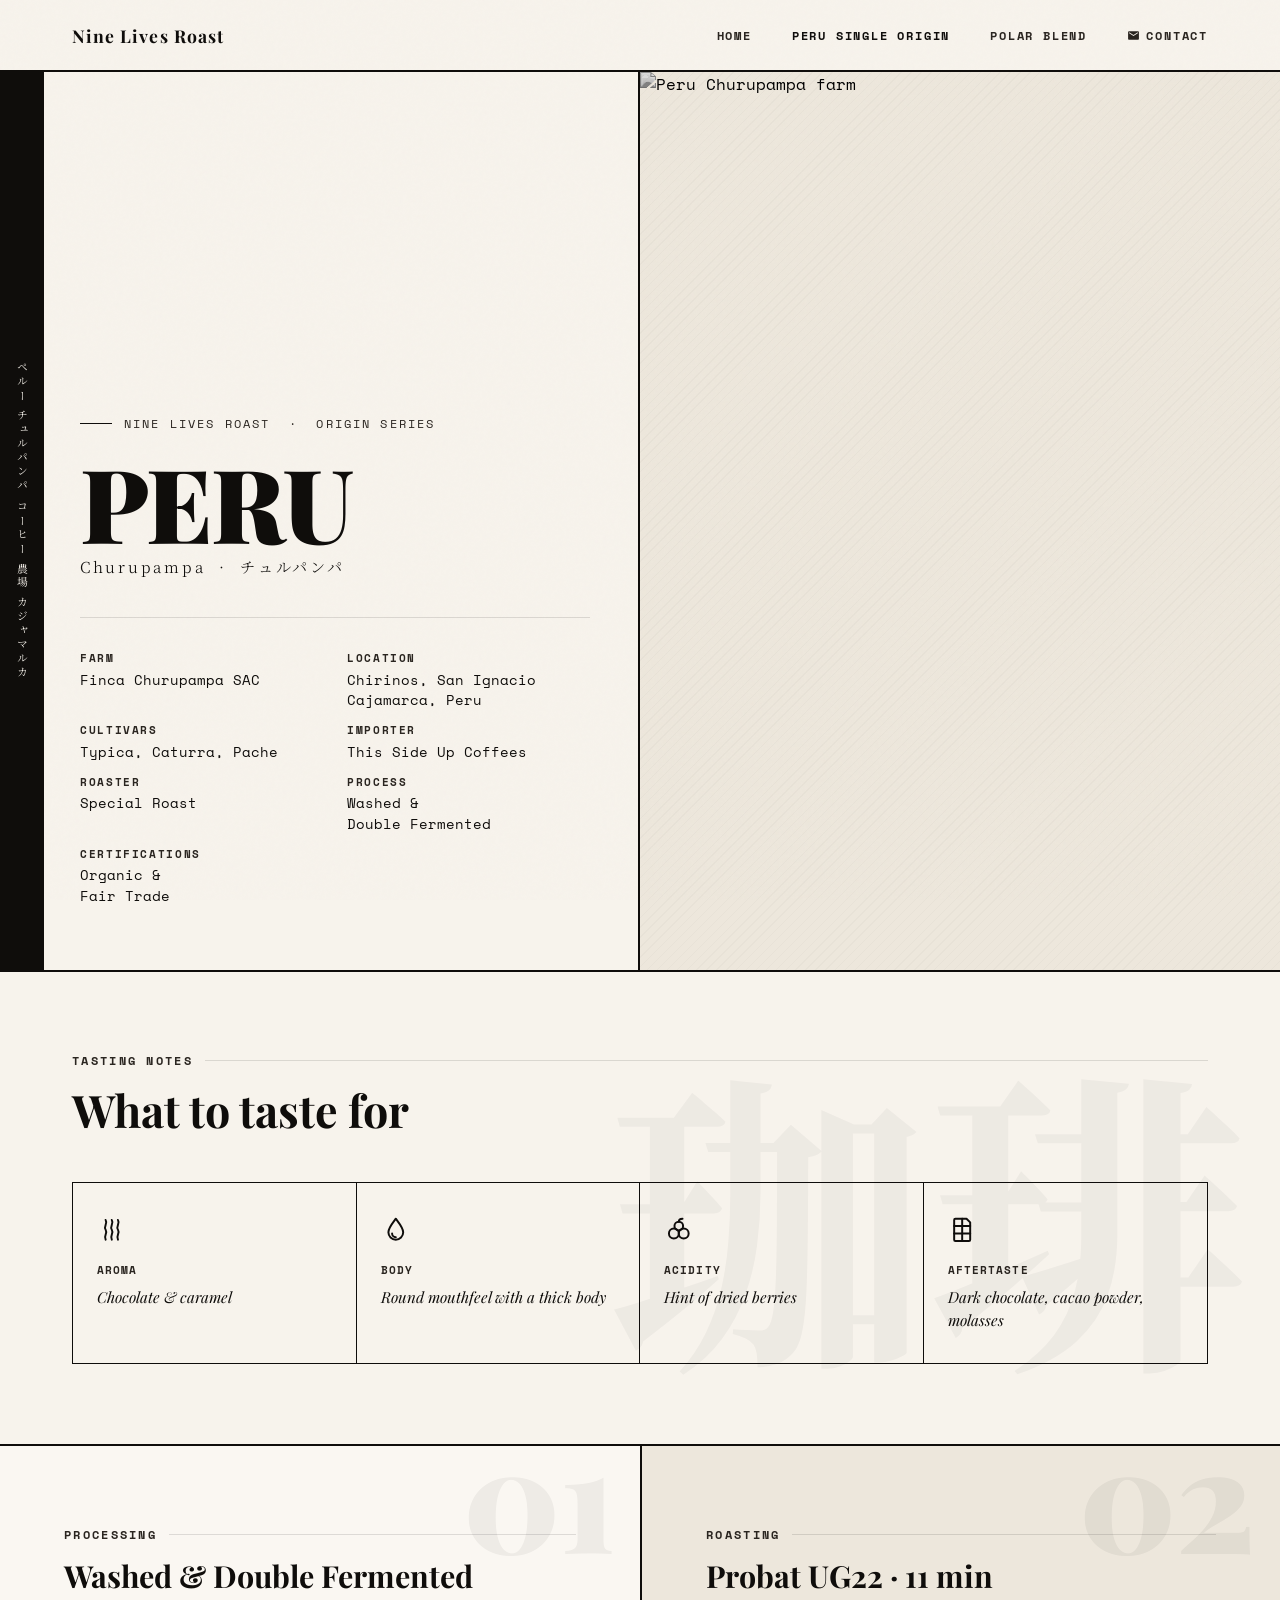
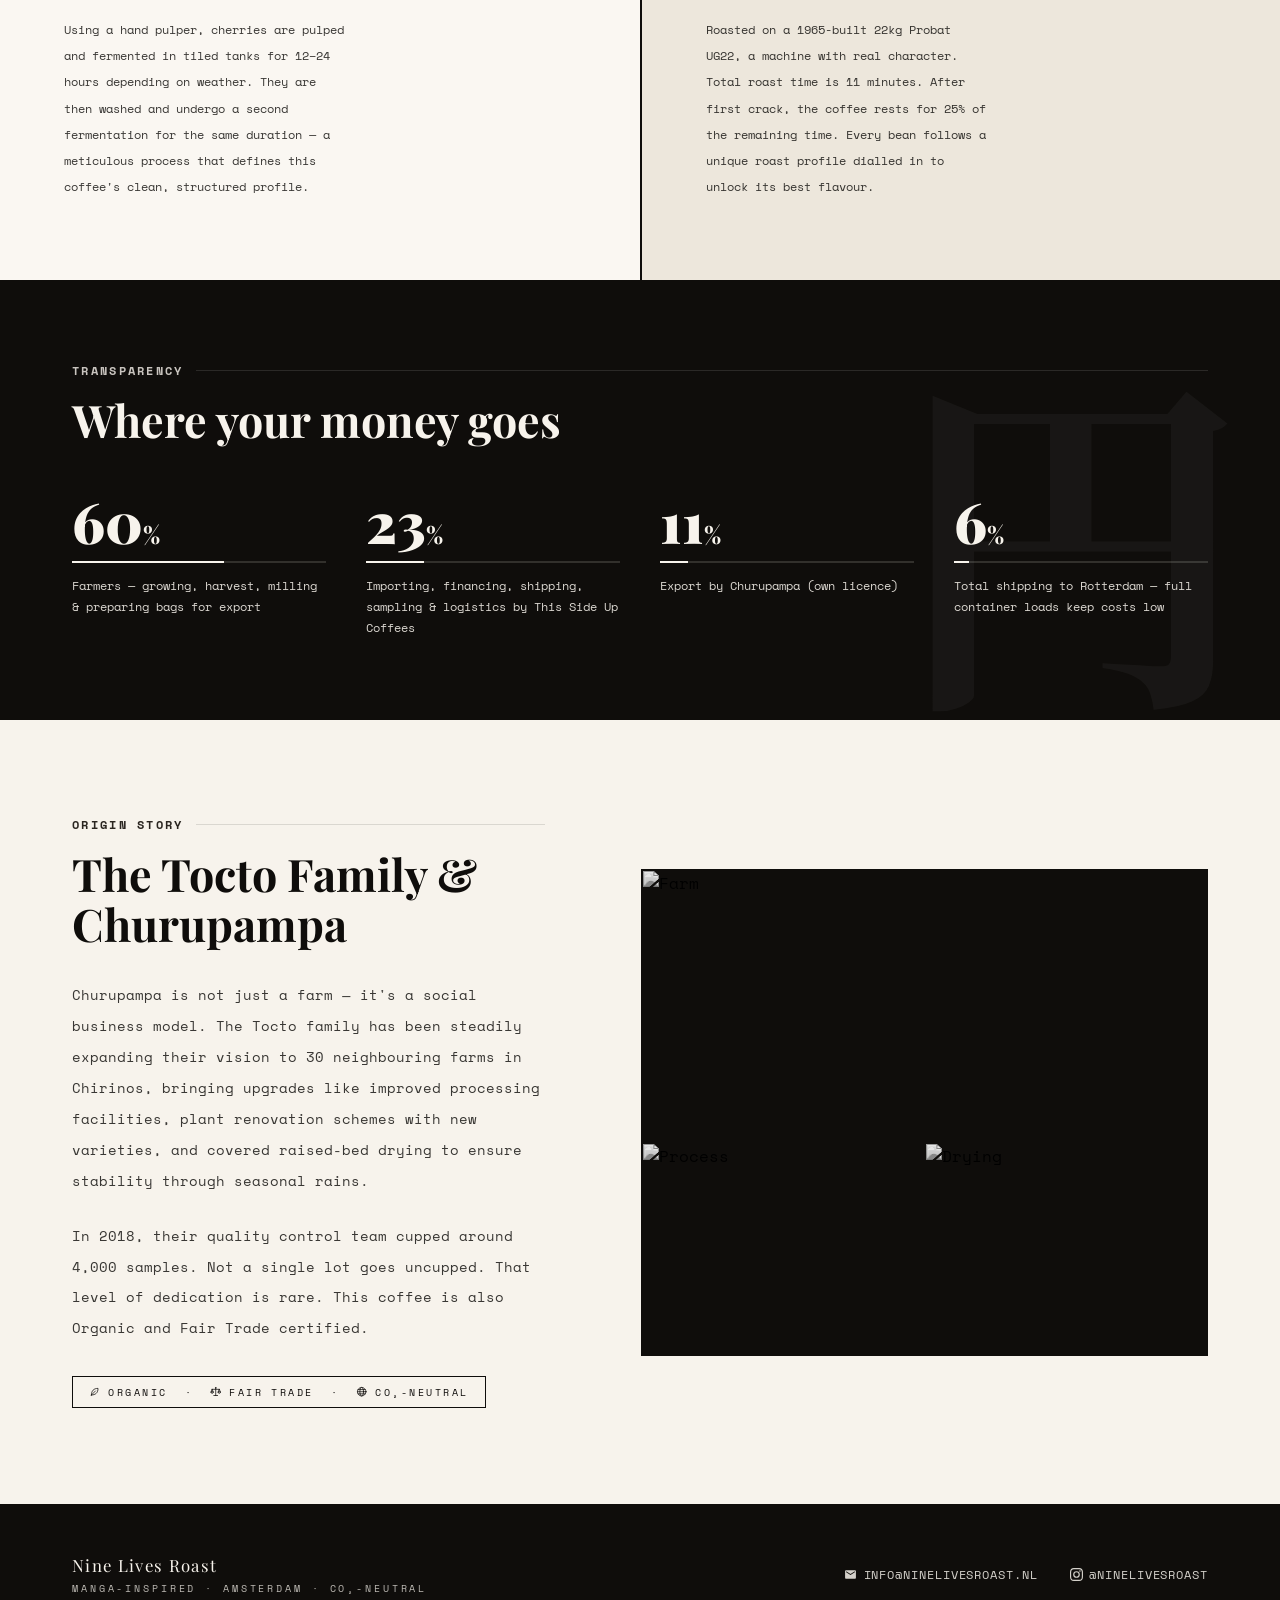
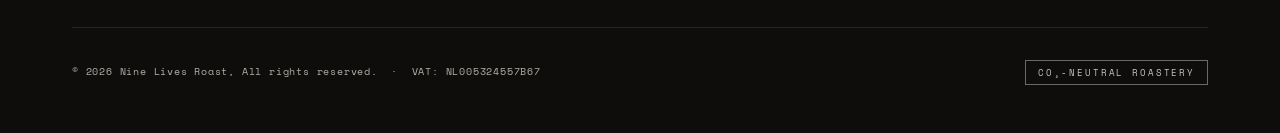
==== commit 0d684fb3: "Readable small text and ink line icons instead of emoji - Raise all small labels to >= ~9.5px and da" ====
--- a/nlr-peru-passport.html
+++ b/nlr-peru-passport.html
@@ -10,6 +10,9 @@
   <meta property="og:description" content="Peru Churupampa single origin: a medium roast from Cajamarca with dark chocolate, cacao and dried berries. Origin story, process and price breakdown." />
   <meta property="og:url" content="https://ninelivesroast.nl/nlr-peru-passport.html" />
   <meta property="og:image" content="https://ninelivesroast.nl/peru_bag.jpeg" />
+  <link rel="icon" href="favicon.svg" type="image/svg+xml" />
+  <link rel="icon" href="favicon-32.png" sizes="32x32" type="image/png" />
+  <link rel="apple-touch-icon" href="apple-touch-icon.png" />
   <link rel="canonical" href="https://ninelivesroast.nl/nlr-peru-passport.html" />
   <link rel="preconnect" href="https://fonts.googleapis.com" />
   <link rel="preconnect" href="https://fonts.gstatic.com" crossorigin />
@@ -122,22 +125,22 @@
   <h2 class="section-title">What to taste for</h2>
   <div class="tasting-grid">
     <div class="tasting-card">
-      <span class="tasting-icon">☕</span>
+      <svg class="tasting-icon" aria-hidden="true"><use href="icons.svg#aroma"/></svg>
       <div class="tasting-attr">Aroma</div>
       <div class="tasting-desc">Chocolate &amp; caramel</div>
     </div>
     <div class="tasting-card">
-      <span class="tasting-icon">💧</span>
+      <svg class="tasting-icon" aria-hidden="true"><use href="icons.svg#drop"/></svg>
       <div class="tasting-attr">Body</div>
       <div class="tasting-desc">Round mouthfeel with a thick body</div>
     </div>
     <div class="tasting-card">
-      <span class="tasting-icon">🫐</span>
+      <svg class="tasting-icon" aria-hidden="true"><use href="icons.svg#berries"/></svg>
       <div class="tasting-attr">Acidity</div>
       <div class="tasting-desc">Hint of dried berries</div>
     </div>
     <div class="tasting-card">
-      <span class="tasting-icon">🍫</span>
+      <svg class="tasting-icon" aria-hidden="true"><use href="icons.svg#chocolate"/></svg>
       <div class="tasting-attr">Aftertaste</div>
       <div class="tasting-desc">Dark chocolate, cacao powder, molasses</div>
     </div>
@@ -195,7 +198,7 @@
     <h2 class="section-title">The Tocto Family &amp; Churupampa</h2>
     <p>Churupampa is not just a farm — it's a social business model. The Tocto family has been steadily expanding their vision to 30 neighbouring farms in Chirinos, bringing upgrades like improved processing facilities, plant renovation schemes with new varieties, and covered raised-bed drying to ensure stability through seasonal rains.</p>
     <p>In 2018, their quality control team cupped around 4,000 samples. Not a single lot goes uncupped. That level of dedication is rare. This coffee is also Organic and Fair Trade certified.</p>
-    <div class="farm-badge">🌿 Organic &nbsp;·&nbsp; ☯ Fair Trade &nbsp;·&nbsp; 🌍 CO₂-Neutral</div>
+    <div class="farm-badge"><svg class="badge-icon" aria-hidden="true"><use href="icons.svg#leaf"/></svg> Organic &nbsp;·&nbsp; <svg class="badge-icon" aria-hidden="true"><use href="icons.svg#scale"/></svg> Fair Trade &nbsp;·&nbsp; <svg class="badge-icon" aria-hidden="true"><use href="icons.svg#globe"/></svg> CO₂-Neutral</div>
   </div>
   <div class="manga-grid">
     <img src="https://images.squarespace-cdn.com/content/v1/61a8c10142c923225c2ae43c/efd193ac-d873-4aad-aab2-38635723e8b5/WhatsApp%2BImage%2B2018-02-24%2Bat%2B22.19.02.jpeg" alt="Farm" loading="lazy" />
--- a/site.css
+++ b/site.css
@@ -10,7 +10,7 @@
   --paper-warm: #ede7dc;
   --panel-bg:   #faf7f2;
   --rule-lt:    rgba(15,13,11,.12);
-  --muted:      rgba(15,13,11,.4);
+  --muted:      rgba(15,13,11,.62); /* ≥4.5:1 on paper for small labels */
   --nav-h:      4.5rem;
   --title-gap:  2rem;
 }
@@ -170,6 +170,12 @@
   line-height: 1.1;
 }
 
+/* inline line icons (icons.svg) inside text badges */
+.badge-icon {
+  width: 1.15em; height: 1.15em;
+  vertical-align: -.25em;
+}
+
 /* ══════════════════════════════════
    FOOTER
 ══════════════════════════════════ */
@@ -192,7 +198,7 @@
   color: var(--paper);
 }
 .footer-sub {
-  font-size: .5rem; letter-spacing: .3em;
+  font-size: .6rem; letter-spacing: .3em;
   text-transform: uppercase;
   color: rgba(247,243,236,.75); margin-top: .35rem;
 }
@@ -223,7 +229,7 @@
   text-decoration: underline; text-underline-offset: 3px;
 }
 .co2-badge {
-  font-size: .5rem; letter-spacing: .2em;
+  font-size: .58rem; letter-spacing: .2em;
   text-transform: uppercase;
   color: rgba(247,243,236,.8);
   border: 1px solid rgba(247,243,236,.4);
--- a/product.css
+++ b/product.css
@@ -104,7 +104,7 @@
 }
 .tasting-card:last-child { border-right: none; }
 .tasting-card:hover { background: var(--paper-warm); }
-.tasting-icon { font-size: 1.3rem; margin-bottom: 1rem; display: block; }
+.tasting-icon { width: 1.85rem; height: 1.85rem; margin-bottom: 1rem; display: block; color: var(--ink); }
 .tasting-attr {
   font-size: .7rem; letter-spacing: .1em; text-transform: uppercase; color: var(--ink-mid); margin-bottom: .5rem; font-weight: 700;
 }
@@ -194,7 +194,7 @@
   display: inline-flex; gap: .5rem; align-items: center;
   border: 1.5px solid var(--ink);
   padding: .45rem 1rem;
-  font-size: .55rem; letter-spacing: .25em;
+  font-size: .62rem; letter-spacing: .25em;
   text-transform: uppercase; color: var(--ink); margin-top: 2rem;
 }
 .manga-grid {
